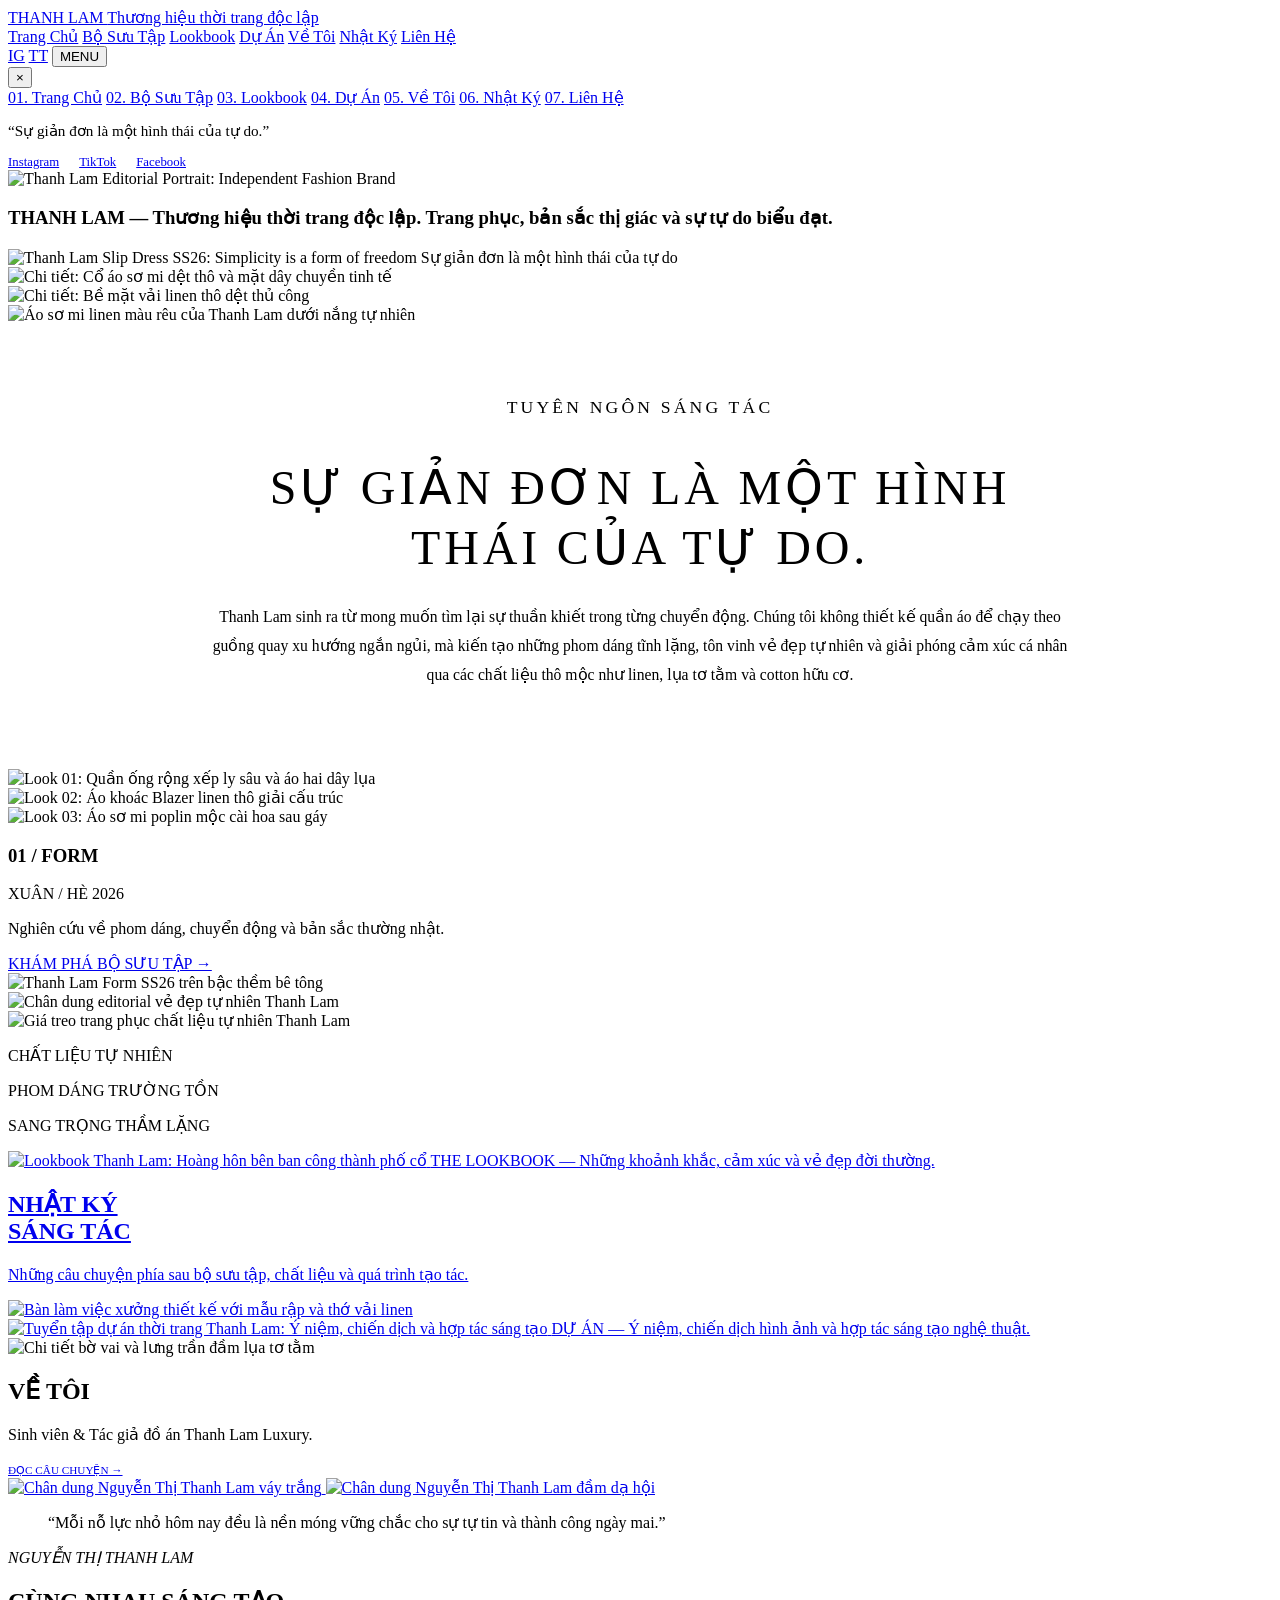
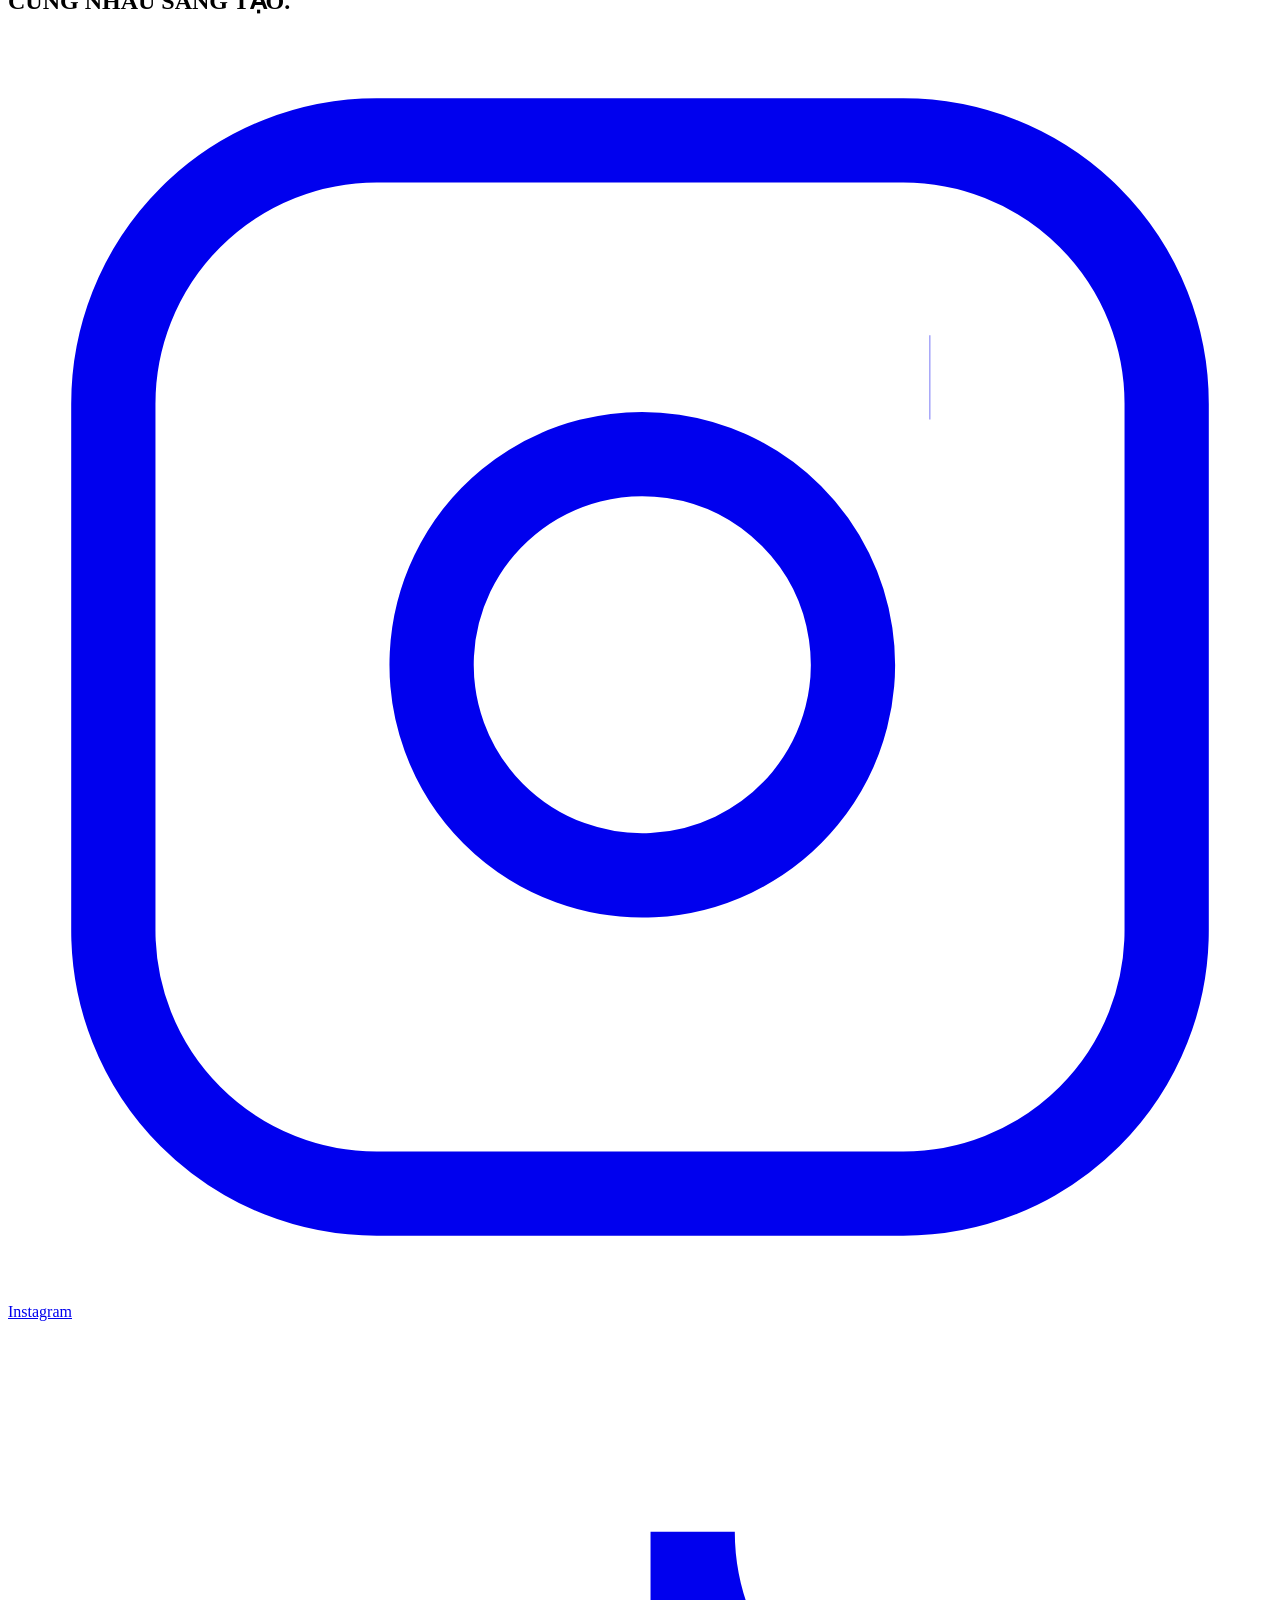
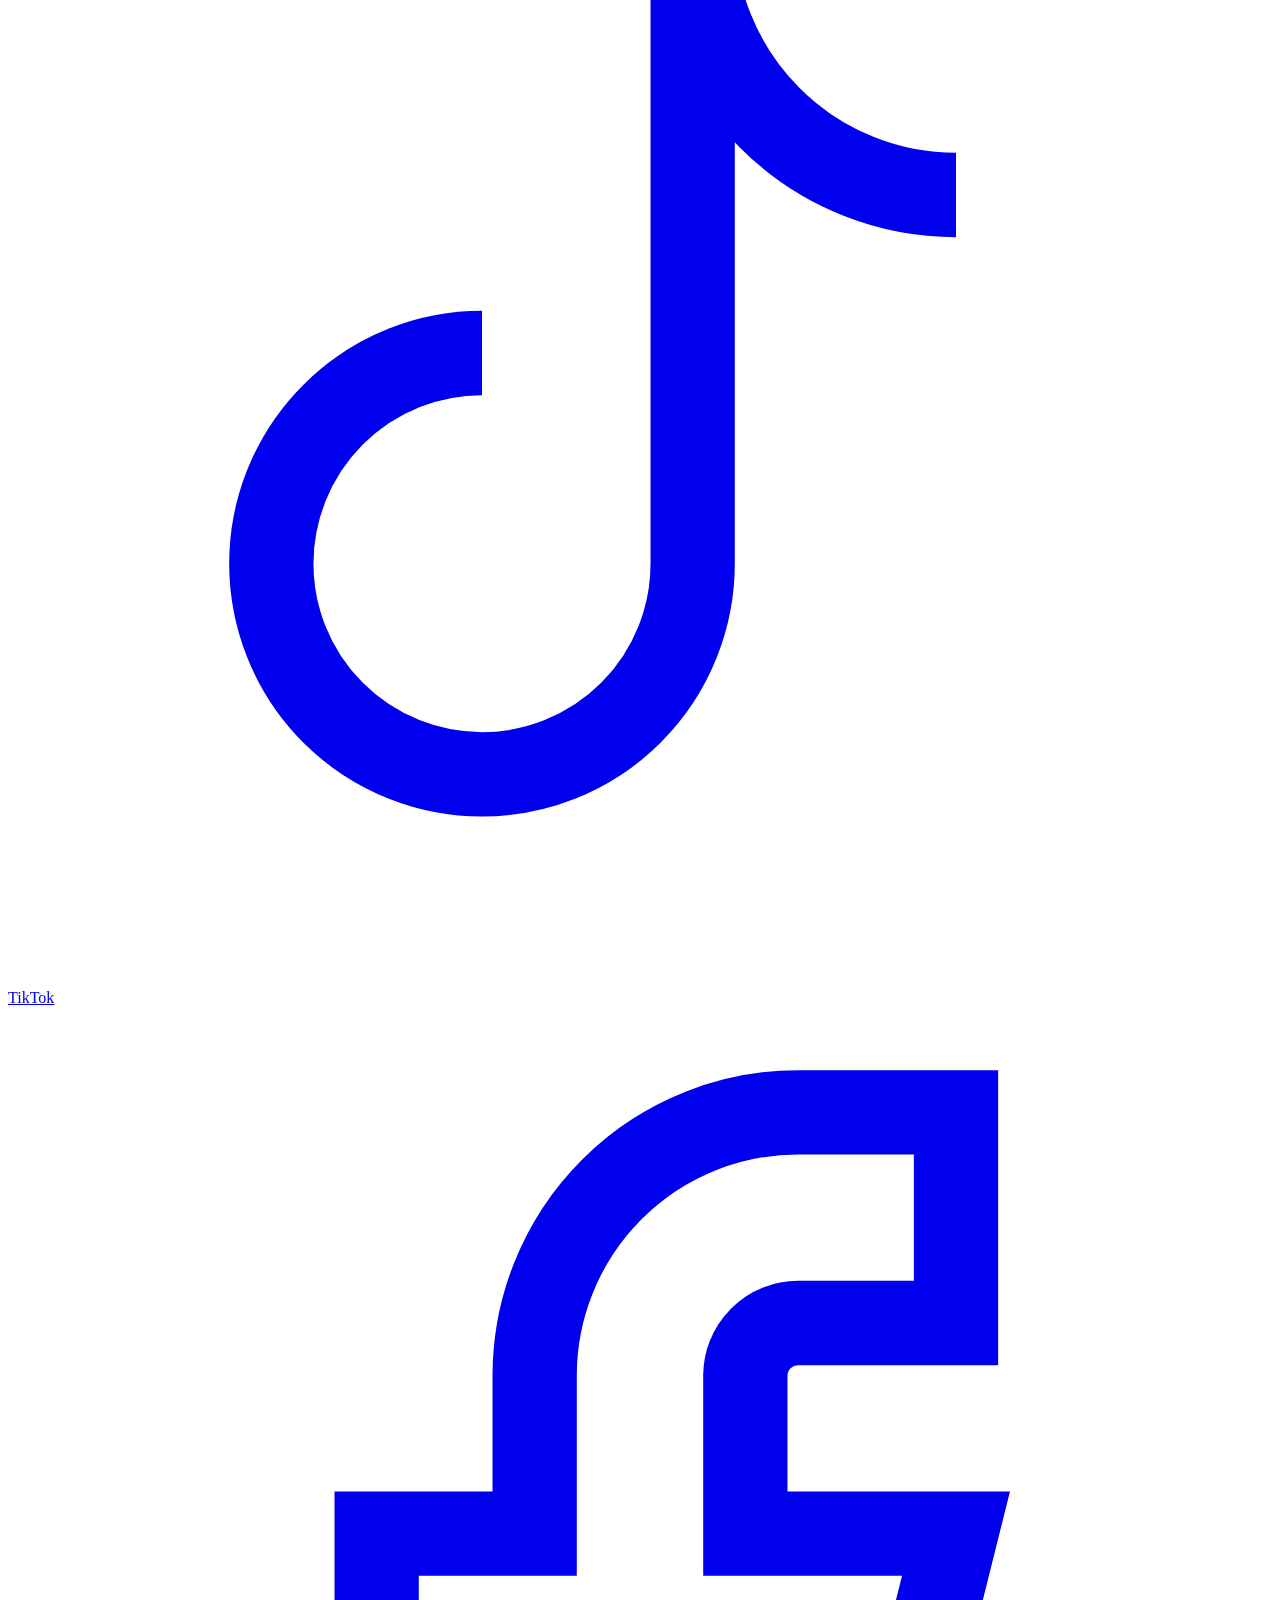
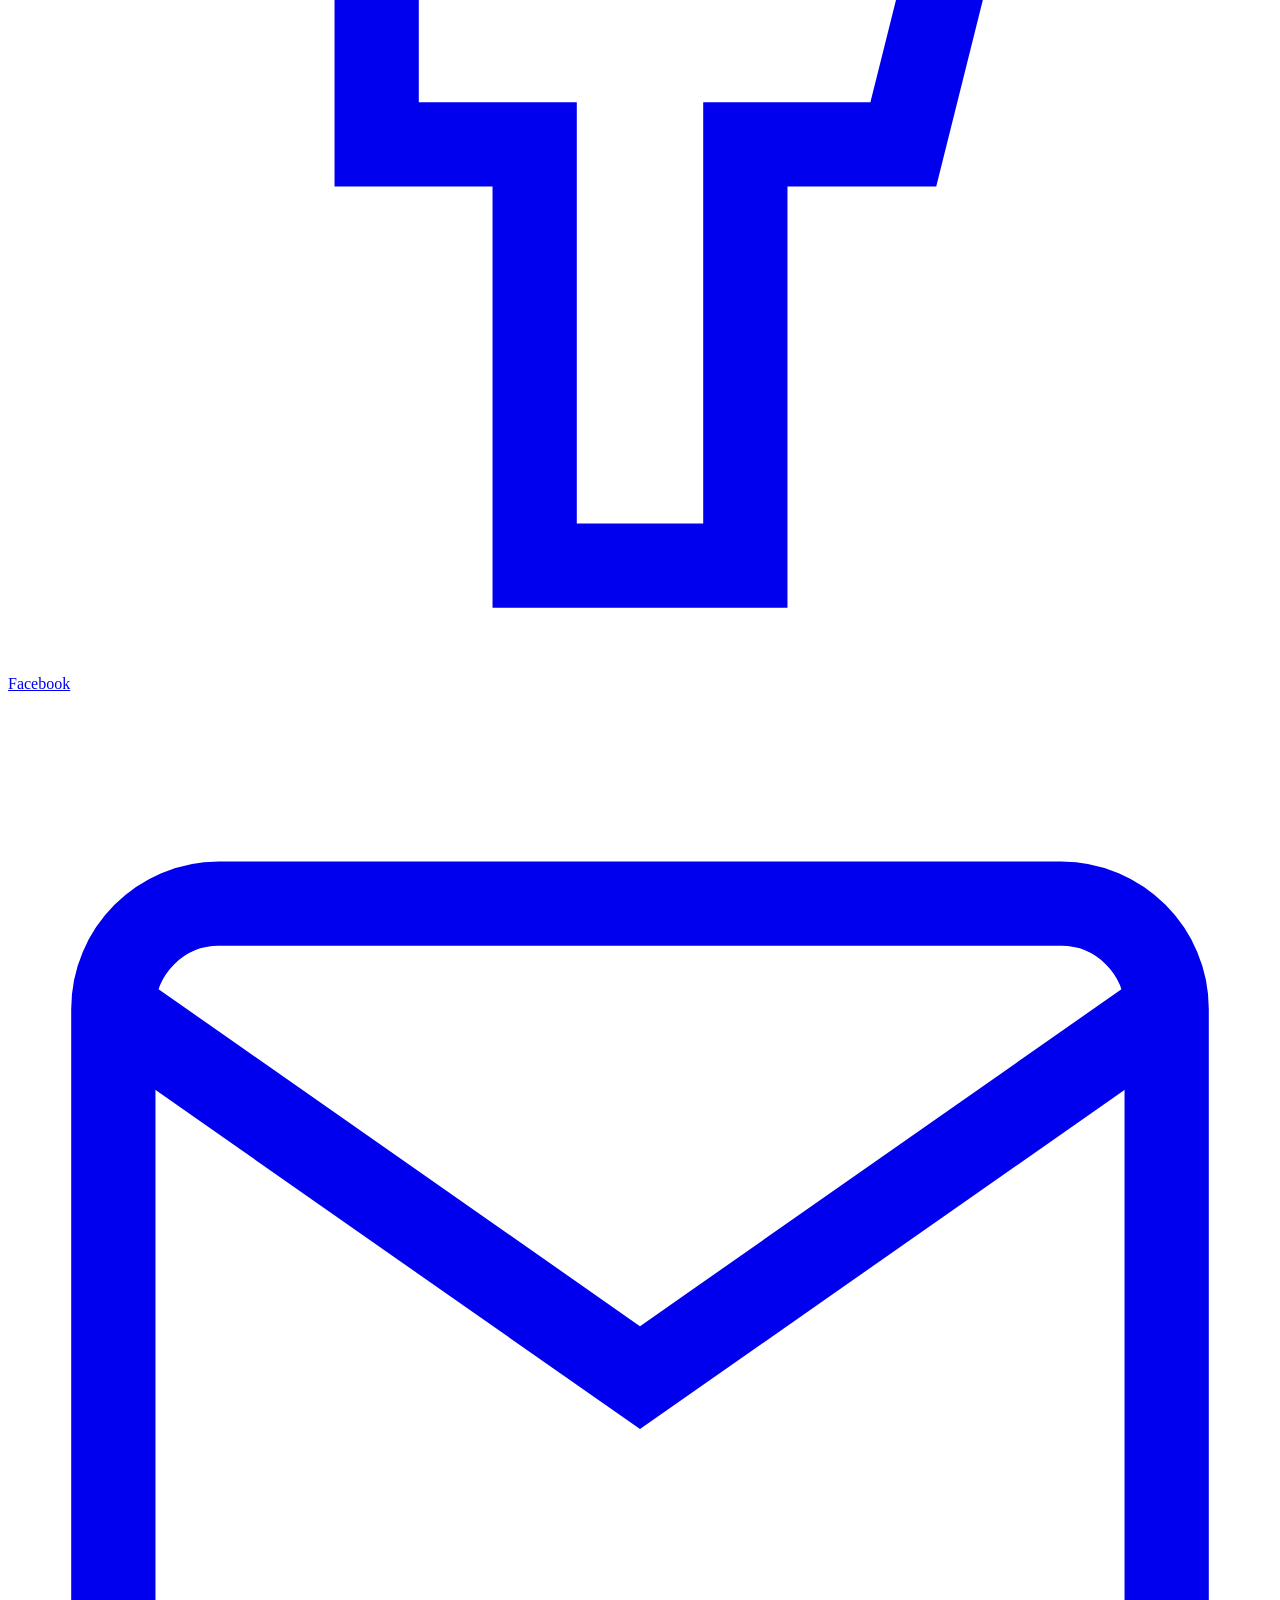
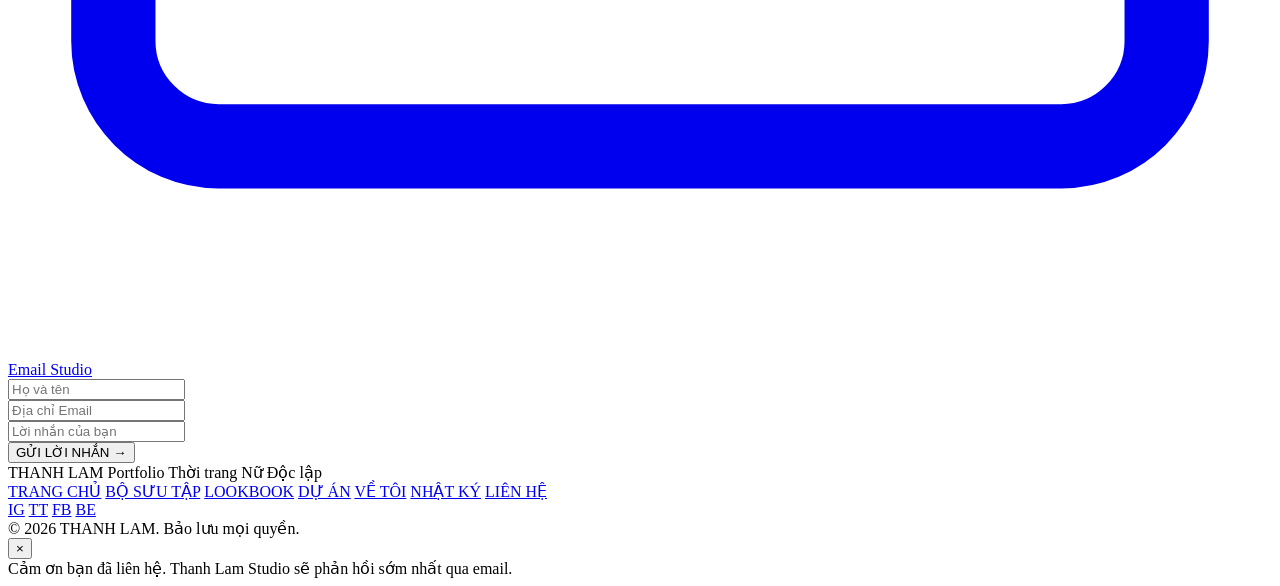
==== index.html @ 717ebb95 "Add files via upload" ====
<!DOCTYPE html>
<html lang="vi">
<head>
  <meta charset="UTF-8">
  <meta name="viewport" content="width=device-width, initial-scale=1.0">
  <title>THANH LAM — Portfolio Thương hiệu Thời trang Nữ Độc lập</title>
  <meta name="description" content="Thanh Lam — Thương hiệu thời trang nữ độc lập tôn vinh phom dáng, chất liệu tự nhiên và sự sang trọng thầm lặng. Tuyển tập Lookbook và hồ sơ sáng tạo nghệ thuật.">
  <link rel="stylesheet" href="css/style.css">
  <link rel="icon" href="data:image/svg+xml,<svg xmlns='http://www.w3.org/2000/svg' viewBox='0 0 100 100'><text y='.9em' font-size='90' font-family='serif'>TL</text></svg>">
</head>
<body>

  <!-- ========================================================================
       Site Header (Đầu trang)
       ======================================================================== -->
  <header class="site-header">
    <a href="index.html" class="header-logo">
      THANH LAM
      <span class="brand-sub">Thương hiệu thời trang độc lập</span>
    </a>

    <nav class="header-nav">
      <a href="index.html" class="nav-link active">Trang Chủ</a>
      <a href="collection.html" class="nav-link">Bộ Sưu Tập</a>
      <a href="lookbook.html" class="nav-link">Lookbook</a>
      <a href="projects.html" class="nav-link">Dự Án</a>
      <a href="about.html" class="nav-link">Về Tôi</a>
      <a href="journal.html" class="nav-link">Nhật Ký</a>
      <a href="contact.html" class="nav-link">Liên Hệ</a>
    </nav>

    <div class="header-actions">
      <a href="https://instagram.com" target="_blank" rel="noopener" class="social-pill">IG</a>
      <a href="https://tiktok.com" target="_blank" rel="noopener" class="social-pill">TT</a>
      <button class="mobile-menu-btn" id="openMenuBtn" aria-label="Mở menu điều hướng">MENU</button>
    </div>
  </header>

  <!-- Mobile Navigation Drawer -->
  <div class="mobile-nav-overlay" id="mobileOverlay"></div>
  <aside class="mobile-drawer" id="mobileDrawer">
    <button class="drawer-close" id="closeMenuBtn" aria-label="Đóng menu">&times;</button>
    
    <nav class="drawer-links">
      <a href="index.html" class="drawer-link">01. Trang Chủ</a>
      <a href="collection.html" class="drawer-link">02. Bộ Sưu Tập</a>
      <a href="lookbook.html" class="drawer-link">03. Lookbook</a>
      <a href="projects.html" class="drawer-link">04. Dự Án</a>
      <a href="about.html" class="drawer-link">05. Về Tôi</a>
      <a href="journal.html" class="drawer-link">06. Nhật Ký</a>
      <a href="contact.html" class="drawer-link">07. Liên Hệ</a>
    </nav>

    <div class="drawer-footer">
      <p class="font-serif italic" style="color: var(--text-muted); font-size: 0.95rem;">
        &ldquo;Sự giản đơn là một hình thái của tự do.&rdquo;
      </p>
      <div style="display: flex; gap: 1.25rem; font-size: 0.8rem; margin-top: 0.5rem;">
        <a href="https://instagram.com" target="_blank" rel="noopener">Instagram</a>
        <a href="https://tiktok.com" target="_blank" rel="noopener">TikTok</a>
        <a href="https://facebook.com" target="_blank" rel="noopener">Facebook</a>
      </div>
    </div>
  </aside>

  <!-- ========================================================================
       Master Editorial Container (Bố cục Editorial Trang Chủ)
       ======================================================================== -->
  <main class="editorial-container">

    <!-- ----------------------------------------------------------------------
         HÀNG 1: HERO & MOODBOARD COLLAGE
         ---------------------------------------------------------------------- -->
    <section class="hero-editorial-row" id="hero">
      
      <!-- Khung 1: Ảnh chân dung Hero chính -->
      <article class="hero-portrait-card">
        <img src="assets/images/hero_portrait.jpg" alt="Thanh Lam Editorial Portrait: Independent Fashion Brand" loading="eager">
        <h1 class="sr-only">THANH LAM — Thương hiệu thời trang độc lập. Trang phục, bản sắc thị giác và sự tự do biểu đạt.</h1>
        <a href="#collection" class="hero-scroll-hitbox" aria-label="Cuộn để khám phá bộ sưu tập"></a>
      </article>

      <!-- Khung 2: Đầm maxi lụa linen & Tuyên ngôn tự do -->
      <article class="hero-dress-card">
        <img src="assets/images/hero_model_dress.jpg" alt="Thanh Lam Slip Dress SS26: Simplicity is a form of freedom" loading="eager">
        <span class="sr-only">Sự giản đơn là một hình thái của tự do</span>
      </article>

      <!-- Khung 3: Hai ảnh cận cảnh chi tiết chất liệu -->
      <div class="hero-stacked-details">
        <article class="detail-card" data-detail="collar" onclick="openPieceModal('look3')" title="Xem chi tiết: Cổ áo sơ mi & dây chuyền thanh mảnh">
          <img src="assets/images/detail_collar.jpg" alt="Chi tiết: Cổ áo sơ mi dệt thô và mặt dây chuyền tinh tế" loading="eager">
        </article>
        <article class="detail-card" data-detail="fabric" onclick="openPieceModal('look1')" title="Xem chi tiết: Thớ vải linen dệt mộc nhăn tự nhiên">
          <img src="assets/images/detail_fabric_raw.jpg" alt="Chi tiết: Bề mặt vải linen thô dệt thủ công" loading="eager">
        </article>
      </div>

      <!-- Khung 4: Người mẫu mặc sơ mi rêu dạo bước bên tường đá nắng -->
      <article class="hero-walk-card" onclick="openPieceModal('look2')" title="Xem chi tiết: Sơ mi linen màu rêu mộc">
        <img src="assets/images/hero_green_walk.jpg" alt="Áo sơ mi linen màu rêu của Thanh Lam dưới nắng tự nhiên" loading="eager">
      </article>

    </section>

    <!-- ----------------------------------------------------------------------
         TUYÊN NGÔN THƯƠNG HIỆU (MANIFESTO)
         ---------------------------------------------------------------------- -->
    <section style="padding: 3.5rem 1rem 4rem; text-align: center; max-width: 880px; margin: 0 auto;">
      <p class="font-serif italic" style="font-size: 1.1rem; letter-spacing: 0.18em; color: var(--accent); margin-bottom: 0.75rem;">
        TUYÊN NGÔN SÁNG TÁC
      </p>
      <h2 class="font-serif" style="font-size: clamp(2rem, 3.8vw, 3rem); font-weight: 400; letter-spacing: 0.08em; line-height: 1.25; margin-bottom: 1.5rem;">
        SỰ GIẢN ĐƠN LÀ MỘT HÌNH THÁI CỦA TỰ DO.
      </h2>
      <p style="font-size: 0.98rem; line-height: 1.85; color: var(--text-muted); font-weight: 300;">
        Thanh Lam sinh ra từ mong muốn tìm lại sự thuần khiết trong từng chuyển động. Chúng tôi không thiết kế quần áo để chạy theo guồng quay xu hướng ngắn ngủi, mà kiến tạo những phom dáng tĩnh lặng, tôn vinh vẻ đẹp tự nhiên và giải phóng cảm xúc cá nhân qua các chất liệu thô mộc như linen, lụa tơ tằm và cotton hữu cơ.
      </p>
    </section>

    <!-- ----------------------------------------------------------------------
         HÀNG 2: BỘ SƯU TẬP 01 / HÌNH DÁNG (SS 2026) & CỘT CHẤT LIỆU
         ---------------------------------------------------------------------- -->
    <section class="collection-editorial-row" id="collection">
      
      <!-- Nhóm 3 ảnh nhỏ: 3 mẫu thiết kế tiêu biểu -->
      <div class="mini-looks-group">
        <div class="mini-look-card" onclick="openPieceModal('look1')" title="Xem chi tiết: Look 01 Quần xếp ly ống rộng & Áo lụa">
          <img src="assets/images/col_look1_black_pant.jpg" alt="Look 01: Quần ống rộng xếp ly sâu và áo hai dây lụa">
        </div>
        <div class="mini-look-card" onclick="openPieceModal('look2')" title="Xem chi tiết: Look 02 Áo Blazer linen thô màu rêu">
          <img src="assets/images/col_look2_olive_blazer.jpg" alt="Look 02: Áo khoác Blazer linen thô giải cấu trúc">
        </div>
        <div class="mini-look-card" onclick="openPieceModal('look3')" title="Xem chi tiết: Look 03 Áo sơ mi poplin phom rộng">
          <img src="assets/images/col_look3_hair_clip.jpg" alt="Look 03: Áo sơ mi poplin mộc cài hoa sau gáy">
        </div>
      </div>

      <!-- Khối chữ Editorial: 01 / FORM -->
      <div class="col-text-block">
        <h3 class="col-num">01 / FORM</h3>
        <span class="col-season">XUÂN / HÈ 2026</span>
        <p class="col-statement">
          Nghiên cứu về phom dáng, chuyển động và bản sắc thường nhật.
        </p>
        <a href="collection.html" class="editorial-btn" style="margin-top: 1.25rem;">
          KHÁM PHÁ BỘ SƯU TẬP &rarr;
        </a>
      </div>

      <!-- Ảnh góc rộng: Người mẫu ngồi trên bậc bê tông -->
      <div class="col-wide-photo" onclick="openPieceModal('wide')" title="Xem chi tiết: Bộ suit hai mảnh kiến trúc">
        <img src="assets/images/col_form_concrete_steps.jpg" alt="Thanh Lam Form SS26 trên bậc thềm bê tông">
      </div>

      <!-- Ảnh chân dung tự nhiên -->
      <div class="col-portrait-photo" onclick="openPieceModal('portrait')" title="Chân dung nàng thơ Thanh Lam">
        <img src="assets/images/col_portrait_natural.jpg" alt="Chân dung editorial vẻ đẹp tự nhiên Thanh Lam">
      </div>

      <!-- Ảnh giá treo đồ tự nhiên -->
      <div class="col-rack-photo" onclick="openPieceModal('rack')" title="Dải màu chất liệu tự nhiên">
        <img src="assets/images/col_garment_rack.jpg" alt="Giá treo trang phục chất liệu tự nhiên Thanh Lam">
      </div>

      <!-- Cột chữ giá trị cốt lõi -->
      <div class="col-pillar-text">
        <p class="pillar-item">CHẤT LIỆU TỰ NHIÊN</p>
        <p class="pillar-item">PHOM DÁNG TRƯỜNG TỒN</p>
        <p class="pillar-item">SANG TRỌNG THẦM LẶNG</p>
        <div class="pillar-line"></div>
      </div>

    </section>

    <!-- ----------------------------------------------------------------------
         HÀNG 3: LOOKBOOK, NHẬT KÝ & DỰ ÁN
         ---------------------------------------------------------------------- -->
    <section class="editorial-row-3" id="lookbook">
      
      <!-- Thẻ 1: THE LOOKBOOK Banner -->
      <a href="lookbook.html" class="lookbook-banner-card" title="Mở trang Lookbook tạp chí số" aria-label="Mở trang Lookbook">
        <img src="assets/images/lookbook_balcony_sunset.jpg" alt="Lookbook Thanh Lam: Hoàng hôn bên ban công thành phố cổ">
        <span class="sr-only">THE LOOKBOOK — Những khoảnh khắc, cảm xúc và vẻ đẹp đời thường.</span>
      </a>

      <!-- Thẻ 2: THE JOURNAL -->
      <a href="journal.html" class="journal-split-card" id="journal" title="Mở trang Nhật ký sáng tác">
        <div class="journal-text-side">
          <h2 class="journal-heading">NHẬT KÝ<br>SÁNG TÁC</h2>
          <p class="journal-sub">Những câu chuyện phía sau bộ sưu tập, chất liệu và quá trình tạo tác.</p>
          <div class="journal-line"></div>
        </div>
        <div class="journal-photo-side">
          <img src="assets/images/journal_studio_desk.jpg" alt="Bàn làm việc xưởng thiết kế với mẫu rập và thớ vải linen">
        </div>
      </a>

      <!-- Thẻ 3: DỰ ÁN TIÊU BIỂU -->
      <a href="projects.html" class="project-banner-card" id="projects" title="Mở trang kho lưu trữ Dự án" aria-label="Mở trang Dự Án">
        <img src="assets/images/project_concrete_walk.jpg" alt="Tuyển tập dự án thời trang Thanh Lam: Ý niệm, chiến dịch và hợp tác sáng tạo">
        <span class="sr-only">DỰ ÁN — Ý niệm, chiến dịch hình ảnh và hợp tác sáng tạo nghệ thuật.</span>
      </a>

      <!-- Thẻ 4: Chi tiết lưng trần đầm lụa -->
      <article class="shoulder-photo-card" onclick="openPieceModal('shoulder')" title="Chi tiết đầm lụa tơ tằm hai dây khoét lưng">
        <img src="assets/images/detail_bare_shoulder.jpg" alt="Chi tiết bờ vai và lưng trần đầm lụa tơ tằm">
      </article>

    </section>

    <!-- ----------------------------------------------------------------------
         HÀNG 4: VỀ TÔI, TRÍCH DẪN & LIÊN HỆ
         ---------------------------------------------------------------------- -->
    <section class="editorial-row-4" id="about">
      
      <!-- Cột 1: Về tôi (Text + 2 Ảnh xưởng may) -->
      <div class="about-composite-card">
        <div class="about-text-col">
          <h2 class="about-label">VỀ TÔI</h2>
          <p class="about-sublabel">Sinh viên & Tác giả đồ án Thanh Lam Luxury.</p>
          <a href="about.html" class="editorial-btn" style="margin-top: 0.5rem; font-size: 0.7rem;">
            ĐỌC CÂU CHUYỆN &rarr;
          </a>
        </div>
        <a href="about.html" class="about-photo-card" title="Chân dung Nguyễn Thị Thanh Lam — Phong cách tinh khôi">
          <img src="assets/images/thanhlam_portrait_white.jpg" alt="Chân dung Nguyễn Thị Thanh Lam váy trắng">
        </a>
        <a href="about.html" class="about-photo-card" title="Chân dung Nguyễn Thị Thanh Lam — Đầm dạ hội Quiet Luxury">
          <img src="assets/images/thanhlam_portrait_gold.jpg" alt="Chân dung Nguyễn Thị Thanh Lam đầm dạ hội">
        </a>
      </div>

      <!-- Cột 2: Trích dẫn nghệ thuật lớn -->
      <div class="quote-editorial-card">
        <blockquote class="quote-editorial-text">
          &ldquo;Mỗi nỗ lực nhỏ hôm nay đều là nền móng vững chắc cho sự tự tin và thành công ngày mai.&rdquo;
        </blockquote>
        <cite class="quote-author">NGUYỄN THỊ THANH LAM</cite>
        <div class="quote-line"></div>
      </div>

      <!-- Cột 3: Khối Liên hệ -->
      <div class="contact-editorial-card" id="contact">
        <h2 class="contact-headline">CÙNG NHAU SÁNG TẠO.</h2>
        
        <div class="contact-content-split">
          <!-- Mạng xã hội -->
          <div class="contact-social-list">
            <a href="https://instagram.com" target="_blank" rel="noopener" class="social-item-row">
              <svg class="social-icon" viewBox="0 0 24 24" fill="none" stroke="currentColor" stroke-width="1.6">
                <rect x="2" y="2" width="20" height="20" rx="5" ry="5"></rect>
                <path d="M16 11.37A4 4 0 1 1 12.63 8 4 4 0 0 1 16 11.37z"></path>
                <line x1="17.5" y1="6.5" x2="17.51" y2="6.5"></line>
              </svg>
              <span>Instagram</span>
            </a>
            
            <a href="https://tiktok.com" target="_blank" rel="noopener" class="social-item-row">
              <svg class="social-icon" viewBox="0 0 24 24" fill="none" stroke="currentColor" stroke-width="1.6">
                <path d="M9 12a4 4 0 1 0 4 4V4a5 5 0 0 0 5 5"></path>
              </svg>
              <span>TikTok</span>
            </a>

            <a href="https://facebook.com" target="_blank" rel="noopener" class="social-item-row">
              <svg class="social-icon" viewBox="0 0 24 24" fill="none" stroke="currentColor" stroke-width="1.6">
                <path d="M18 2h-3a5 5 0 0 0-5 5v3H7v4h3v8h4v-8h3l1-4h-4V7a1 1 0 0 1 1-1h3z"></path>
              </svg>
              <span>Facebook</span>
            </a>

            <a href="mailto:studio@thanhlam.vn" class="social-item-row">
              <svg class="social-icon" viewBox="0 0 24 24" fill="none" stroke="currentColor" stroke-width="1.6">
                <path d="M4 4h16c1.1 0 2 .9 2 2v12c0 1.1-.9 2-2 2H4c-1.1 0-2-.9-2-2V6c0-1.1.9-2 2-2z"></path>
                <polyline points="22,6 12,13 2,6"></polyline>
              </svg>
              <span>Email Studio</span>
            </a>
          </div>

          <!-- Form liên hệ tối giản -->
          <form class="contact-form" id="contactForm">
            <div class="form-group">
              <input type="text" class="form-input" id="userName" placeholder="Họ và tên" required autocomplete="name">
            </div>
            <div class="form-group">
              <input type="email" class="form-input" id="userEmail" placeholder="Địa chỉ Email" required autocomplete="email">
            </div>
            <div class="form-group">
              <input type="text" class="form-input" id="userMsg" placeholder="Lời nhắn của bạn" required>
            </div>
            <div class="form-submit-row">
              <button type="submit" class="send-btn">
                GỬI LỜI NHẮN <span>&rarr;</span>
              </button>
            </div>
          </form>
        </div>
      </div>

    </section>

  </main>

  <!-- ========================================================================
       Editorial Footer (Chân trang)
       ======================================================================== -->
  <footer class="site-footer">
    <div class="footer-brand-side">
      <span class="footer-logo">THANH LAM</span>
      <span class="footer-sub">Portfolio Thời trang Nữ Độc lập</span>
    </div>

    <nav class="footer-nav">
      <a href="index.html">TRANG CHỦ</a>
      <a href="collection.html">BỘ SƯU TẬP</a>
      <a href="lookbook.html">LOOKBOOK</a>
      <a href="projects.html">DỰ ÁN</a>
      <a href="about.html">VỀ TÔI</a>
      <a href="journal.html">NHẬT KÝ</a>
      <a href="contact.html">LIÊN HỆ</a>
    </nav>

    <div class="footer-right">
      <div class="footer-socials">
        <a href="https://instagram.com" target="_blank" rel="noopener" class="footer-social-link">IG</a>
        <a href="https://tiktok.com" target="_blank" rel="noopener" class="footer-social-link">TT</a>
        <a href="https://facebook.com" target="_blank" rel="noopener" class="footer-social-link">FB</a>
        <a href="https://behance.net" target="_blank" rel="noopener" class="footer-social-link">BE</a>
      </div>
      <span class="footer-copy">&copy; 2026 THANH LAM. Bảo lưu mọi quyền.</span>
    </div>
  </footer>

  <!-- ========================================================================
       Interactive Modals (Xem chi tiết thiết kế)
       ======================================================================== -->
  <div class="editorial-modal-backdrop" id="editorialModal">
    <div class="editorial-modal-card">
      <button class="modal-close-btn" id="modalCloseBtn" aria-label="Đóng cửa sổ">&times;</button>
      <div id="modalDynamicContent"></div>
    </div>
  </div>

  <!-- Toast Notification -->
  <div class="toast-msg" id="toastMsg">
    Cảm ơn bạn đã liên hệ. Thanh Lam Studio sẽ phản hồi sớm nhất qua email.
  </div>

  <!-- Scripts -->
  <script src="js/data.js"></script>
  <script src="js/main.js"></script>
</body>
</html>
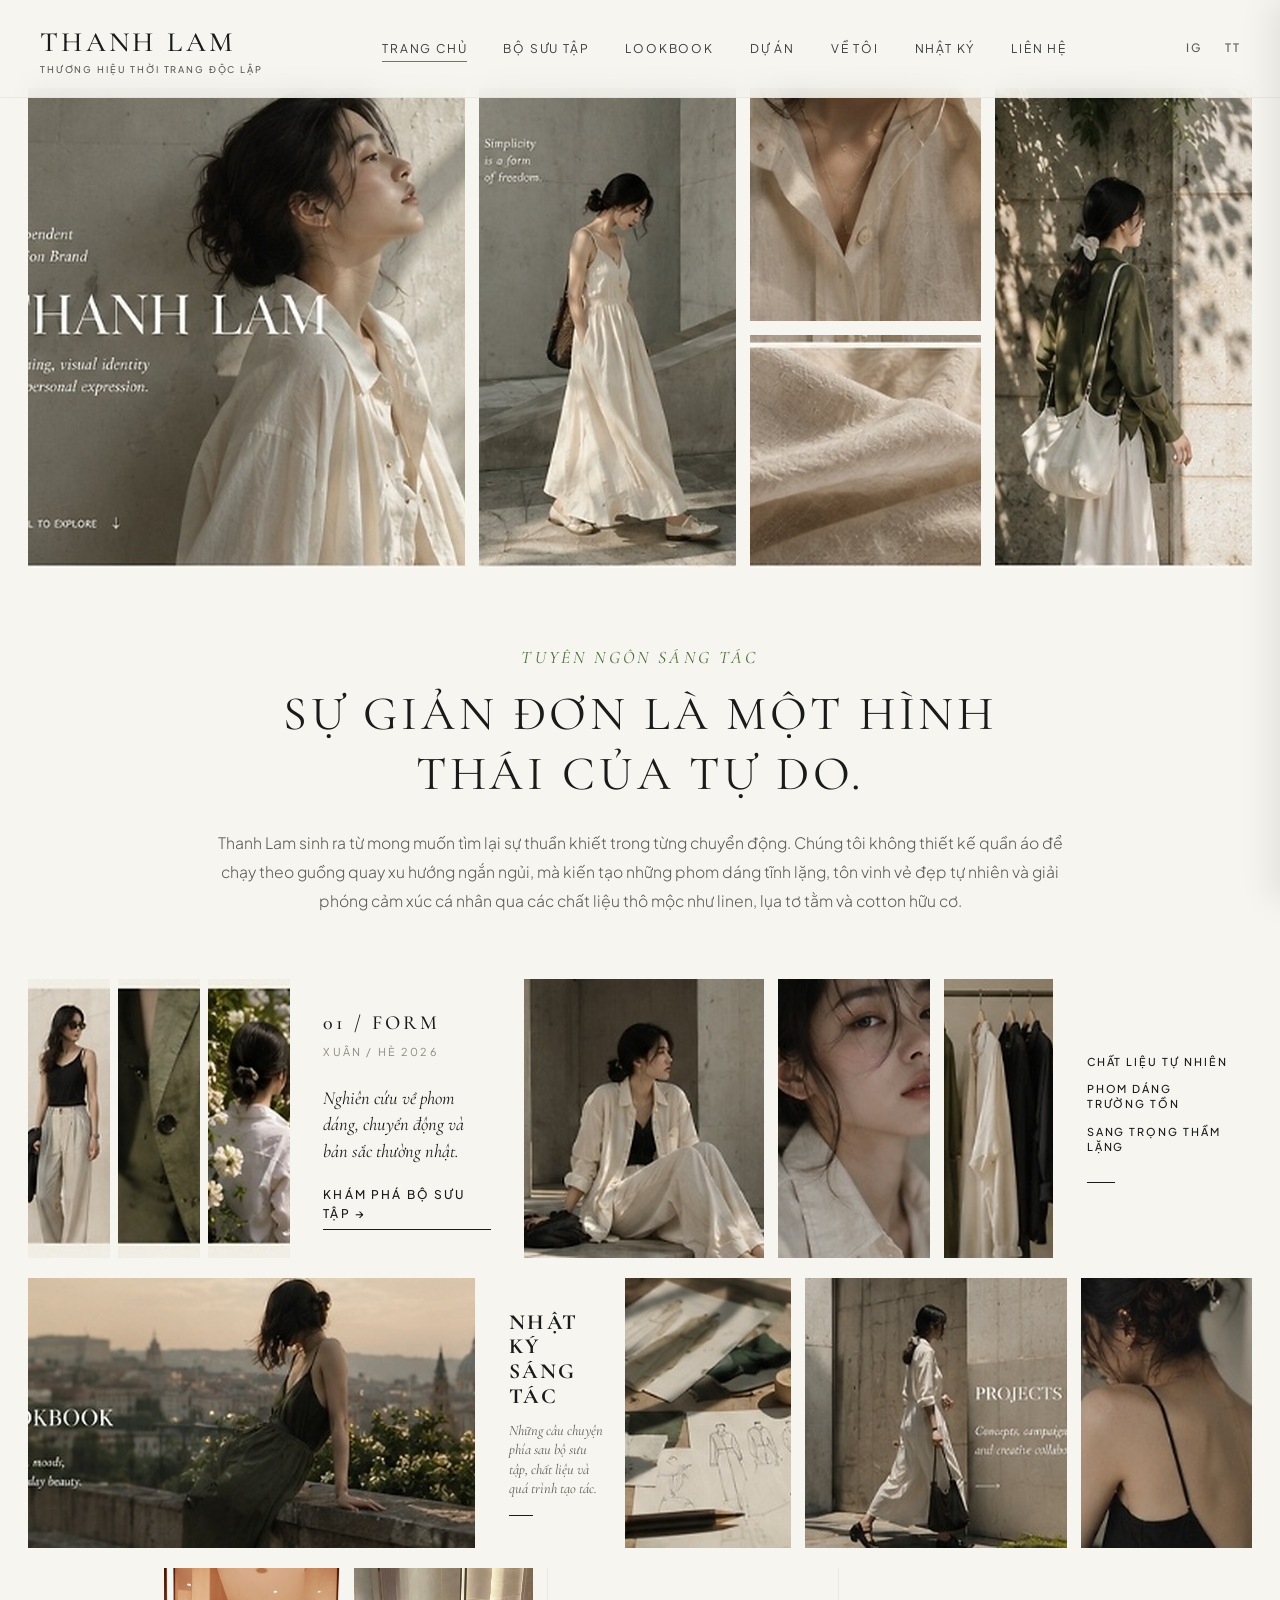
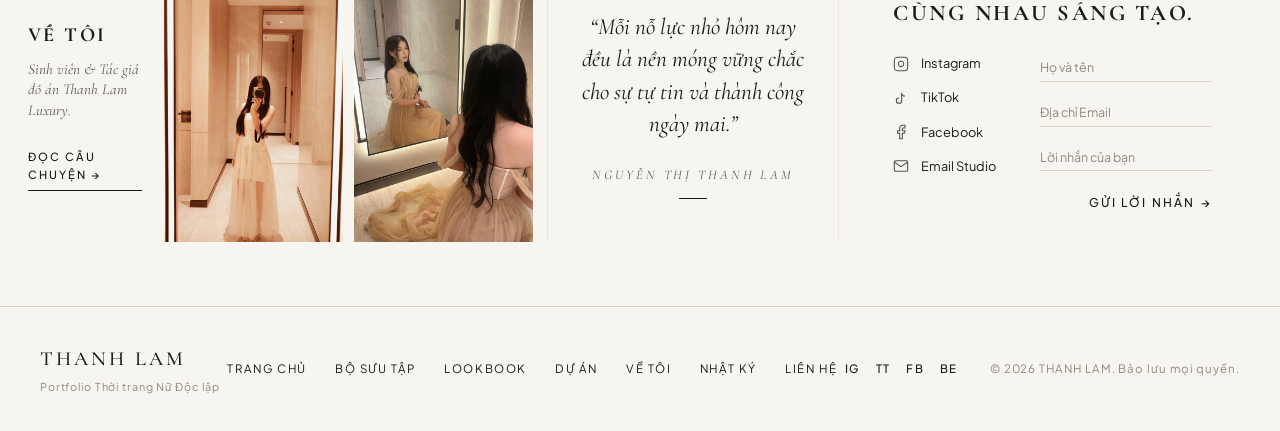
==== commit bb13962a: "Add files via upload" ====
--- a/index.html
+++ b/index.html
@@ -1,6 +1,15 @@
 <!DOCTYPE html>
 <html lang="vi">
 <head>
+  <!-- Google tag (gtag.js) -->
+<script async src="https://www.googletagmanager.com/gtag/js?id=G-6X4RYQ93PW"></script>
+<script>
+  window.dataLayer = window.dataLayer || [];
+  function gtag(){dataLayer.push(arguments);}
+  gtag('js', new Date());
+
+  gtag('config', 'G-6X4RYQ93PW');
+</script>
   <meta charset="UTF-8">
   <meta name="viewport" content="width=device-width, initial-scale=1.0">
   <title>THANH LAM — Portfolio Thương hiệu Thời trang Nữ Độc lập</title>
--- a/css/style.css
+++ b/css/style.css
@@ -0,0 +1,2591 @@
+/* ==========================================================================
+   THANH LAM — INDEPENDENT WOMEN'S FASHION EDITORIAL PORTFOLIO
+   Art Direction & Styling: Quiet Luxury, Natural, Minimal, Editorial
+   ========================================================================== */
+
+@import url('https://fonts.googleapis.com/css2?family=Cormorant+Garamond:ital,wght@0,300;0,400;0,500;0,600;0,700;1,300;1,400;1,500;1,600&family=Playfair+Display:ital,wght@0,400;0,500;0,600;0,700;1,400;1,600&family=Plus+Jakarta+Sans:ital,wght@0,300;0,400;0,500;0,600;1,300;1,400&family=Inter:wght@300;400;500;600&display=swap');
+
+:root {
+  --bg-primary: #F6F5EF;
+  --bg-secondary: #FAF8F5;
+  --bg-card: #F2EFE9;
+  --text-primary: #1A1A1A;
+  --text-muted: #5E5B54;
+  --text-light: #8E8A80;
+  --accent: #4A6B3A;
+  --accent-light: #648B50;
+  --neutral-border: #D8D4CA;
+  --neutral-line: rgba(26, 26, 26, 0.15);
+  
+  --font-serif: 'Cormorant Garamond', 'Playfair Display', Georgia, serif;
+  --font-display: 'Playfair Display', 'Cormorant Garamond', Georgia, serif;
+  --font-sans: 'Plus Jakarta Sans', 'Inter', -apple-system, BlinkMacSystemFont, sans-serif;
+  
+  --ease-editorial: cubic-bezier(0.25, 1, 0.5, 1);
+  --transition-smooth: all 0.45s cubic-bezier(0.25, 1, 0.5, 1);
+}
+
+/* ==========================================================================
+   Base & Reset
+   ========================================================================== */
+*, *::before, *::after {
+  box-sizing: border-box;
+  margin: 0;
+  padding: 0;
+}
+
+html {
+  font-size: 16px;
+  scroll-behavior: smooth;
+  background-color: var(--bg-primary);
+  color: var(--text-primary);
+  -webkit-font-smoothing: antialiased;
+  -moz-osx-font-smoothing: grayscale;
+}
+
+body {
+  font-family: var(--font-sans);
+  background-color: var(--bg-primary);
+  color: var(--text-primary);
+  line-height: 1.6;
+  overflow-x: hidden;
+  font-weight: 400;
+}
+
+img {
+  max-width: 100%;
+  height: auto;
+  display: block;
+  object-fit: cover;
+}
+
+a {
+  color: inherit;
+  text-decoration: none;
+  transition: var(--transition-smooth);
+}
+
+button {
+  background: none;
+  border: none;
+  cursor: pointer;
+  font-family: inherit;
+  color: inherit;
+}
+
+/* Typography Helpers */
+.font-serif {
+  font-family: var(--font-serif);
+}
+
+.font-display {
+  font-family: var(--font-display);
+}
+
+.font-sans {
+  font-family: var(--font-sans);
+}
+
+.italic {
+  font-style: italic;
+}
+
+.tracking-wide {
+  letter-spacing: 0.08em;
+}
+
+.tracking-widest {
+  letter-spacing: 0.18em;
+}
+
+.uppercase {
+  text-transform: uppercase;
+}
+
+/* Accessibility Helper */
+.sr-only {
+  position: absolute;
+  width: 1px;
+  height: 1px;
+  padding: 0;
+  margin: -1px;
+  overflow: hidden;
+  clip: rect(0, 0, 0, 0);
+  white-space: nowrap;
+  border-width: 0;
+}
+
+.hero-scroll-hitbox {
+  position: absolute;
+  bottom: 0;
+  left: 0;
+  width: 140px;
+  height: 50px;
+  cursor: pointer;
+  z-index: 10;
+}
+
+/* ==========================================================================
+   Header Navigation
+   ========================================================================== */
+.site-header {
+  position: fixed;
+  top: 0;
+  left: 0;
+  width: 100%;
+  z-index: 1000;
+  padding: 1.25rem 2.5rem;
+  display: flex;
+  justify-content: space-between;
+  align-items: center;
+  transition: var(--transition-smooth);
+  background-color: rgba(246, 245, 239, 0.88);
+  backdrop-filter: blur(12px);
+  -webkit-backdrop-filter: blur(12px);
+  border-bottom: 1px solid rgba(216, 212, 202, 0.4);
+}
+
+.header-logo {
+  font-family: var(--font-serif);
+  font-size: 1.75rem;
+  font-weight: 500;
+  letter-spacing: 0.12em;
+  color: var(--text-primary);
+  display: flex;
+  flex-direction: column;
+  white-space: nowrap;
+}
+
+.header-logo .brand-sub {
+  font-family: var(--font-sans);
+  font-size: 0.58rem;
+  letter-spacing: 0.2em;
+  text-transform: uppercase;
+  color: var(--text-muted);
+  margin-top: -3px;
+}
+
+.header-nav {
+  display: flex;
+  align-items: center;
+  gap: 2.25rem;
+}
+
+.nav-link {
+  font-size: 0.75rem;
+  letter-spacing: 0.15em;
+  text-transform: uppercase;
+  color: var(--text-primary);
+  position: relative;
+  padding: 0.25rem 0;
+  opacity: 0.85;
+}
+
+.nav-link::after {
+  content: '';
+  position: absolute;
+  bottom: 0;
+  left: 0;
+  width: 0;
+  height: 1px;
+  background-color: var(--accent);
+  transition: width 0.35s ease;
+}
+
+.nav-link:hover {
+  opacity: 1;
+}
+
+.nav-link:hover::after,
+.nav-link.active::after {
+  width: 100%;
+}
+
+.header-actions {
+  display: flex;
+  align-items: center;
+  gap: 1.5rem;
+}
+
+.social-pill {
+  font-size: 0.72rem;
+  letter-spacing: 0.12em;
+  font-weight: 500;
+  color: var(--text-muted);
+  transition: color 0.3s ease;
+}
+
+.social-pill:hover {
+  color: var(--accent);
+}
+
+.mobile-menu-btn {
+  display: none;
+  font-size: 0.75rem;
+  letter-spacing: 0.15em;
+  text-transform: uppercase;
+  font-weight: 500;
+  padding: 0.25rem 0.5rem;
+}
+
+/* Mobile Menu Drawer */
+.mobile-nav-overlay {
+  position: fixed;
+  inset: 0;
+  background: rgba(26, 26, 26, 0.4);
+  backdrop-filter: blur(8px);
+  z-index: 1001;
+  opacity: 0;
+  pointer-events: none;
+  transition: opacity 0.4s ease;
+}
+
+.mobile-nav-overlay.open {
+  opacity: 1;
+  pointer-events: auto;
+}
+
+.mobile-drawer {
+  position: fixed;
+  top: 0;
+  right: 0;
+  width: 320px;
+  max-width: 85vw;
+  height: 100%;
+  background: var(--bg-secondary);
+  z-index: 1002;
+  transform: translateX(100%);
+  transition: transform 0.45s cubic-bezier(0.25, 1, 0.5, 1);
+  padding: 3rem 2rem;
+  display: flex;
+  flex-direction: column;
+  justify-content: space-between;
+  box-shadow: -10px 0 30px rgba(0, 0, 0, 0.08);
+}
+
+.mobile-drawer.open {
+  transform: translateX(0);
+}
+
+.drawer-close {
+  align-self: flex-end;
+  font-size: 1.5rem;
+  line-height: 1;
+  margin-bottom: 2rem;
+  opacity: 0.6;
+}
+
+.drawer-links {
+  display: flex;
+  flex-direction: column;
+  gap: 1.5rem;
+}
+
+.drawer-link {
+  font-family: var(--font-serif);
+  font-size: 1.5rem;
+  letter-spacing: 0.08em;
+  color: var(--text-primary);
+}
+
+.drawer-footer {
+  border-top: 1px solid var(--neutral-border);
+  padding-top: 1.5rem;
+  display: flex;
+  flex-direction: column;
+  gap: 0.75rem;
+}
+
+/* ==========================================================================
+   Editorial Layout Grid (The Master 4-Row Composition)
+   ========================================================================== */
+.editorial-container {
+  max-width: 1540px;
+  margin: 0 auto;
+  padding: 5.5rem 1.75rem 2rem;
+}
+
+/* --------------------------------------------------------------------------
+   ROW 1: HERO & MOODBOARD COLLAGE
+   -------------------------------------------------------------------------- */
+.hero-editorial-row {
+  display: grid;
+  grid-template-columns: 1.7fr 1fr 0.9fr 1fr;
+  gap: 0.85rem;
+  margin-bottom: 1.25rem;
+}
+
+/* Panel 1: Hero Main Portrait */
+.hero-portrait-card {
+  position: relative;
+  background-color: #D3CFBE;
+  overflow: hidden;
+  min-height: 480px;
+  display: flex;
+  flex-direction: column;
+  justify-content: space-between;
+}
+
+.hero-portrait-card img {
+  width: 100%;
+  height: 100%;
+  object-fit: cover;
+  transition: transform 1.2s cubic-bezier(0.25, 1, 0.5, 1);
+}
+
+.hero-portrait-card:hover img {
+  transform: scale(1.025);
+}
+
+.hero-text-overlay {
+  position: absolute;
+  inset: 0;
+  padding: 2.25rem 2.5rem;
+  display: flex;
+  flex-direction: column;
+  justify-content: space-between;
+  background: linear-gradient(135deg, rgba(230, 226, 215, 0.45) 0%, rgba(200, 195, 180, 0.15) 50%, transparent 100%);
+  pointer-events: none;
+}
+
+.hero-brand-tag {
+  font-family: var(--font-serif);
+  font-style: italic;
+  font-size: 1.05rem;
+  color: #FFFFFF;
+  text-shadow: 0 1px 4px rgba(0, 0, 0, 0.2);
+  line-height: 1.2;
+}
+
+.hero-title-group {
+  margin-top: 1rem;
+}
+
+.hero-main-title {
+  font-family: var(--font-serif);
+  font-size: clamp(2.4rem, 4vw, 3.8rem);
+  font-weight: 500;
+  letter-spacing: 0.12em;
+  color: #FFFFFF;
+  text-shadow: 0 2px 10px rgba(0, 0, 0, 0.25);
+  line-height: 1;
+  margin-bottom: 0.75rem;
+}
+
+.hero-desc {
+  font-family: var(--font-serif);
+  font-style: italic;
+  font-size: 1rem;
+  color: #FFFFFF;
+  text-shadow: 0 1px 5px rgba(0, 0, 0, 0.3);
+  max-width: 280px;
+  line-height: 1.35;
+}
+
+.hero-scroll-indicator {
+  font-size: 0.68rem;
+  letter-spacing: 0.2em;
+  text-transform: uppercase;
+  color: #FFFFFF;
+  text-shadow: 0 1px 4px rgba(0, 0, 0, 0.4);
+  display: inline-flex;
+  align-items: center;
+  gap: 0.5rem;
+  animation: subtleBounce 2s infinite ease-in-out;
+}
+
+@keyframes subtleBounce {
+  0%, 100% { transform: translateY(0); }
+  50% { transform: translateY(4px); }
+}
+
+/* Panel 2: Model in Maxi Dress + "Simplicity is a form of freedom" */
+.hero-dress-card {
+  position: relative;
+  overflow: hidden;
+  min-height: 480px;
+  background-color: #DFDBD0;
+}
+
+.hero-dress-card img {
+  width: 100%;
+  height: 100%;
+  object-fit: cover;
+  transition: transform 1.2s var(--ease-editorial);
+}
+
+.hero-dress-card:hover img {
+  transform: scale(1.03);
+}
+
+.dress-quote-overlay {
+  position: absolute;
+  top: 1.75rem;
+  left: 1.75rem;
+  pointer-events: none;
+}
+
+.dress-quote-overlay p {
+  font-family: var(--font-serif);
+  font-style: italic;
+  font-size: 1.15rem;
+  line-height: 1.3;
+  color: #FFFFFF;
+  text-shadow: 0 1px 6px rgba(0, 0, 0, 0.35);
+  max-width: 150px;
+}
+
+/* Panel 3: Two Stacked Detail Photos */
+.hero-stacked-details {
+  display: flex;
+  flex-direction: column;
+  gap: 0.85rem;
+  min-height: 480px;
+}
+
+.detail-card {
+  position: relative;
+  flex: 1;
+  overflow: hidden;
+  background-color: #E2DFD6;
+}
+
+.detail-card img {
+  width: 100%;
+  height: 100%;
+  object-fit: cover;
+  transition: transform 1s var(--ease-editorial);
+}
+
+.detail-card:hover img {
+  transform: scale(1.04);
+}
+
+/* Panel 4: Green Shirt Model Walk */
+.hero-walk-card {
+  position: relative;
+  overflow: hidden;
+  min-height: 480px;
+  background-color: #CFC9B8;
+}
+
+.hero-walk-card img {
+  width: 100%;
+  height: 100%;
+  object-fit: cover;
+  transition: transform 1.2s var(--ease-editorial);
+}
+
+.hero-walk-card:hover img {
+  transform: scale(1.03);
+}
+
+/* --------------------------------------------------------------------------
+   ROW 2: COLLECTION 01 / FORM & MATERIAL DETAILS
+   -------------------------------------------------------------------------- */
+.collection-editorial-row {
+  display: grid;
+  grid-template-columns: 1.2fr 0.95fr 1.1fr 0.7fr 0.5fr 0.85fr;
+  gap: 0.85rem;
+  margin-bottom: 1.25rem;
+  align-items: stretch;
+}
+
+/* Sub-column 1: 3 Mini Lookbook Cards */
+.mini-looks-group {
+  display: grid;
+  grid-template-columns: repeat(3, 1fr);
+  gap: 0.5rem;
+}
+
+.mini-look-card {
+  position: relative;
+  overflow: hidden;
+  height: 100%;
+  min-height: 260px;
+  background-color: #ECE9DF;
+  cursor: pointer;
+}
+
+.mini-look-card img {
+  width: 100%;
+  height: 100%;
+  object-fit: cover;
+  transition: transform 0.8s var(--ease-editorial);
+}
+
+.mini-look-card:hover img {
+  transform: scale(1.05);
+}
+
+/* Sub-column 2: Editorial Typography Block (01 / FORM) */
+.col-text-block {
+  display: flex;
+  flex-direction: column;
+  justify-content: center;
+  padding: 1.75rem 1.25rem;
+  background-color: var(--bg-primary);
+}
+
+.col-num {
+  font-family: var(--font-serif);
+  font-size: 1.25rem;
+  letter-spacing: 0.15em;
+  font-weight: 500;
+  color: var(--text-primary);
+  margin-bottom: 0.25rem;
+}
+
+.col-season {
+  font-size: 0.68rem;
+  letter-spacing: 0.2em;
+  text-transform: uppercase;
+  color: var(--text-light);
+  margin-bottom: 1.5rem;
+}
+
+.col-statement {
+  font-family: var(--font-serif);
+  font-style: italic;
+  font-size: 1.15rem;
+  line-height: 1.45;
+  color: var(--text-primary);
+  max-width: 200px;
+}
+
+/* Sub-column 3: Wide Sitting on Concrete Steps */
+.col-wide-photo {
+  position: relative;
+  overflow: hidden;
+  background-color: #DDD8CD;
+  cursor: pointer;
+}
+
+.col-wide-photo img {
+  width: 100%;
+  height: 100%;
+  object-fit: cover;
+  transition: transform 1s var(--ease-editorial);
+}
+
+.col-wide-photo:hover img {
+  transform: scale(1.03);
+}
+
+/* Sub-column 4: Model Natural Face Close-up */
+.col-portrait-photo {
+  position: relative;
+  overflow: hidden;
+  background-color: #D6D0C3;
+  cursor: pointer;
+}
+
+.col-portrait-photo img {
+  width: 100%;
+  height: 100%;
+  object-fit: cover;
+  transition: transform 1s var(--ease-editorial);
+}
+
+.col-portrait-photo:hover img {
+  transform: scale(1.04);
+}
+
+/* Sub-column 5: Clothes Rack */
+.col-rack-photo {
+  position: relative;
+  overflow: hidden;
+  background-color: #CCC6B7;
+  cursor: pointer;
+}
+
+.col-rack-photo img {
+  width: 100%;
+  height: 100%;
+  object-fit: cover;
+  transition: transform 1s var(--ease-editorial);
+}
+
+.col-rack-photo:hover img {
+  transform: scale(1.04);
+}
+
+/* Sub-column 6: Text Pillar (NATURAL FABRICS / TIMELESS / QUIET LUXURY) */
+.col-pillar-text {
+  display: flex;
+  flex-direction: column;
+  justify-content: center;
+  padding: 1.75rem 1.25rem;
+  background-color: var(--bg-primary);
+}
+
+.pillar-item {
+  font-size: 0.68rem;
+  letter-spacing: 0.18em;
+  text-transform: uppercase;
+  color: var(--text-primary);
+  margin-bottom: 0.75rem;
+  line-height: 1.4;
+  font-weight: 500;
+}
+
+.pillar-line {
+  width: 28px;
+  height: 1px;
+  background-color: var(--text-primary);
+  margin-top: 1rem;
+}
+
+/* --------------------------------------------------------------------------
+   ROW 3: LOOKBOOK, JOURNAL & PROJECTS
+   -------------------------------------------------------------------------- */
+.editorial-row-3 {
+  display: grid;
+  grid-template-columns: 1.7fr 1.15fr 1fr 0.65fr;
+  gap: 0.85rem;
+  margin-bottom: 1.25rem;
+}
+
+/* Card 1: THE LOOKBOOK */
+.lookbook-banner-card {
+  position: relative;
+  overflow: hidden;
+  min-height: 270px;
+  background-color: #B5A896;
+  cursor: pointer;
+}
+
+.lookbook-banner-card img {
+  width: 100%;
+  height: 100%;
+  object-fit: cover;
+  transition: transform 1.2s var(--ease-editorial);
+}
+
+.lookbook-banner-card:hover img {
+  transform: scale(1.035);
+}
+
+.lookbook-overlay {
+  position: absolute;
+  top: 0;
+  left: 0;
+  width: 100%;
+  height: 100%;
+  padding: 2.25rem 2rem;
+  display: flex;
+  flex-direction: column;
+  justify-content: flex-start;
+  background: linear-gradient(to right, rgba(0, 0, 0, 0.4) 0%, rgba(0, 0, 0, 0.15) 45%, transparent 100%);
+  pointer-events: none;
+}
+
+.lookbook-title {
+  font-family: var(--font-serif);
+  font-size: 1.45rem;
+  letter-spacing: 0.12em;
+  color: #FFFFFF;
+  margin-bottom: 0.4rem;
+  text-shadow: 0 1px 4px rgba(0, 0, 0, 0.3);
+}
+
+.lookbook-subtitle {
+  font-family: var(--font-serif);
+  font-style: italic;
+  font-size: 0.95rem;
+  color: #FFFFFF;
+  opacity: 0.9;
+  line-height: 1.3;
+  max-width: 160px;
+  margin-bottom: 1rem;
+  text-shadow: 0 1px 4px rgba(0, 0, 0, 0.3);
+}
+
+.lookbook-arrow {
+  color: #FFFFFF;
+  font-size: 1.15rem;
+  transition: transform 0.3s ease;
+}
+
+.lookbook-banner-card:hover .lookbook-arrow {
+  transform: translateX(6px);
+}
+
+/* Card 2: THE JOURNAL & Sketching Desk */
+.journal-split-card {
+  display: grid;
+  grid-template-columns: 0.9fr 1.1fr;
+  background-color: var(--bg-primary);
+  overflow: hidden;
+  cursor: pointer;
+}
+
+.journal-text-side {
+  padding: 1.75rem 1.25rem;
+  display: flex;
+  flex-direction: column;
+  justify-content: center;
+}
+
+.journal-heading {
+  font-family: var(--font-serif);
+  font-size: 1.35rem;
+  letter-spacing: 0.12em;
+  color: var(--text-primary);
+  line-height: 1.15;
+  margin-bottom: 0.75rem;
+}
+
+.journal-sub {
+  font-family: var(--font-serif);
+  font-style: italic;
+  font-size: 0.9rem;
+  line-height: 1.35;
+  color: var(--text-muted);
+  margin-bottom: 1rem;
+}
+
+.journal-line {
+  width: 24px;
+  height: 1px;
+  background-color: var(--text-primary);
+}
+
+.journal-photo-side {
+  position: relative;
+  overflow: hidden;
+  background-color: #E2DDD2;
+}
+
+.journal-photo-side img {
+  width: 100%;
+  height: 100%;
+  object-fit: cover;
+  transition: transform 1s var(--ease-editorial);
+}
+
+.journal-split-card:hover .journal-photo-side img {
+  transform: scale(1.04);
+}
+
+/* Card 3: PROJECTS Banner */
+.project-banner-card {
+  position: relative;
+  overflow: hidden;
+  min-height: 270px;
+  background-color: #D3CDC0;
+  cursor: pointer;
+}
+
+.project-banner-card img {
+  width: 100%;
+  height: 100%;
+  object-fit: cover;
+  transition: transform 1.2s var(--ease-editorial);
+}
+
+.project-banner-card:hover img {
+  transform: scale(1.035);
+}
+
+.project-overlay {
+  position: absolute;
+  top: 0;
+  left: 0;
+  width: 100%;
+  height: 100%;
+  padding: 2.25rem 1.75rem;
+  display: flex;
+  flex-direction: column;
+  justify-content: flex-start;
+  background: linear-gradient(to right, rgba(0, 0, 0, 0.4) 0%, rgba(0, 0, 0, 0.1) 60%, transparent 100%);
+  pointer-events: none;
+}
+
+.project-title {
+  font-family: var(--font-serif);
+  font-size: 1.35rem;
+  letter-spacing: 0.12em;
+  color: #FFFFFF;
+  margin-bottom: 0.35rem;
+  text-shadow: 0 1px 4px rgba(0, 0, 0, 0.3);
+}
+
+.project-subtitle {
+  font-family: var(--font-serif);
+  font-style: italic;
+  font-size: 0.9rem;
+  color: #FFFFFF;
+  opacity: 0.9;
+  line-height: 1.3;
+  max-width: 150px;
+  margin-bottom: 1rem;
+  text-shadow: 0 1px 4px rgba(0, 0, 0, 0.3);
+}
+
+.project-arrow {
+  color: #FFFFFF;
+  font-size: 1.15rem;
+  transition: transform 0.3s ease;
+}
+
+.project-banner-card:hover .project-arrow {
+  transform: translateX(6px);
+}
+
+/* Card 4: Bare Shoulder Detail */
+.shoulder-photo-card {
+  position: relative;
+  overflow: hidden;
+  min-height: 270px;
+  background-color: #1A1A1A;
+}
+
+.shoulder-photo-card img {
+  width: 100%;
+  height: 100%;
+  object-fit: cover;
+  transition: transform 1s var(--ease-editorial);
+}
+
+.shoulder-photo-card:hover img {
+  transform: scale(1.04);
+}
+
+/* --------------------------------------------------------------------------
+   ROW 4: ABOUT ME, QUOTE & CONTACT
+   -------------------------------------------------------------------------- */
+.editorial-row-4 {
+  display: grid;
+  grid-template-columns: 1.9fr 1.1fr 1.5fr;
+  gap: 0.85rem;
+  margin-bottom: 2rem;
+  align-items: stretch;
+}
+
+/* Col 1: About Me (Text + 2 Photos) */
+.about-composite-card {
+  display: grid;
+  grid-template-columns: 0.7fr 1fr 1fr;
+  gap: 0.65rem;
+  align-items: stretch;
+}
+
+.about-text-col {
+  display: flex;
+  flex-direction: column;
+  justify-content: center;
+  padding: 1.5rem 0.75rem 1.5rem 0;
+}
+
+.about-label {
+  font-family: var(--font-serif);
+  font-size: 1.25rem;
+  letter-spacing: 0.12em;
+  color: var(--text-primary);
+  margin-bottom: 0.5rem;
+}
+
+.about-sublabel {
+  font-family: var(--font-serif);
+  font-style: italic;
+  font-size: 0.95rem;
+  line-height: 1.35;
+  color: var(--text-muted);
+  margin-bottom: 1.25rem;
+}
+
+.about-line {
+  width: 24px;
+  height: 1px;
+  background-color: var(--text-primary);
+}
+
+.about-photo-card {
+  position: relative;
+  overflow: hidden;
+  min-height: 220px;
+  background-color: #E0DDD4;
+}
+
+.about-photo-card img {
+  width: 100%;
+  height: 100%;
+  object-fit: cover;
+  transition: transform 1s var(--ease-editorial);
+}
+
+.about-photo-card:hover img {
+  transform: scale(1.04);
+}
+
+/* Col 2: Big Editorial Quote */
+.quote-editorial-card {
+  background-color: var(--bg-primary);
+  display: flex;
+  flex-direction: column;
+  justify-content: center;
+  align-items: center;
+  text-align: center;
+  padding: 2.5rem 2rem;
+  border-left: 1px solid rgba(216, 212, 202, 0.4);
+  border-right: 1px solid rgba(216, 212, 202, 0.4);
+}
+
+.quote-editorial-text {
+  font-family: var(--font-serif);
+  font-style: italic;
+  font-size: 1.45rem;
+  line-height: 1.4;
+  color: var(--text-primary);
+  margin-bottom: 1.5rem;
+  max-width: 280px;
+}
+
+.quote-author {
+  font-family: var(--font-serif);
+  font-size: 0.82rem;
+  letter-spacing: 0.22em;
+  text-transform: uppercase;
+  color: var(--text-muted);
+  margin-bottom: 0.75rem;
+}
+
+.quote-line {
+  width: 28px;
+  height: 1px;
+  background-color: var(--text-primary);
+}
+
+/* Col 3: Contact Block */
+.contact-editorial-card {
+  display: flex;
+  flex-direction: column;
+  justify-content: center;
+  padding: 2rem 2.5rem;
+  background-color: var(--bg-primary);
+}
+
+.contact-headline {
+  font-family: var(--font-serif);
+  font-size: 1.4rem;
+  letter-spacing: 0.12em;
+  color: var(--text-primary);
+  line-height: 1.15;
+  margin-bottom: 1.75rem;
+}
+
+.contact-content-split {
+  display: grid;
+  grid-template-columns: 0.9fr 1.3fr;
+  gap: 1.75rem;
+}
+
+.contact-social-list {
+  display: flex;
+  flex-direction: column;
+  gap: 0.85rem;
+}
+
+.social-item-row {
+  display: flex;
+  align-items: center;
+  gap: 0.75rem;
+  font-size: 0.8rem;
+  color: var(--text-primary);
+  transition: color 0.3s ease;
+}
+
+.social-item-row:hover {
+  color: var(--accent);
+}
+
+.social-icon {
+  width: 16px;
+  height: 16px;
+  opacity: 0.75;
+}
+
+.contact-form {
+  display: flex;
+  flex-direction: column;
+  gap: 1rem;
+}
+
+.form-group {
+  position: relative;
+}
+
+.form-input {
+  width: 100%;
+  border: none;
+  border-bottom: 1px solid var(--neutral-border);
+  background: transparent;
+  padding: 0.35rem 0;
+  font-family: var(--font-sans);
+  font-size: 0.8rem;
+  color: var(--text-primary);
+  outline: none;
+  transition: border-color 0.3s ease;
+}
+
+.form-input::placeholder {
+  color: var(--text-light);
+  font-size: 0.78rem;
+}
+
+.form-input:focus {
+  border-bottom-color: var(--text-primary);
+}
+
+.form-submit-row {
+  display: flex;
+  justify-content: flex-end;
+  margin-top: 0.5rem;
+}
+
+.send-btn {
+  font-family: var(--font-sans);
+  font-size: 0.75rem;
+  letter-spacing: 0.18em;
+  font-weight: 500;
+  color: var(--text-primary);
+  text-transform: uppercase;
+  display: inline-flex;
+  align-items: center;
+  gap: 0.35rem;
+  transition: transform 0.3s ease, color 0.3s ease;
+}
+
+.send-btn:hover {
+  color: var(--accent);
+  transform: translateX(4px);
+}
+
+/* ==========================================================================
+   Editorial Footer
+   ========================================================================== */
+.site-footer {
+  border-top: 1px solid var(--neutral-border);
+  padding: 2.25rem 2.5rem;
+  max-width: 1540px;
+  margin: 0 auto;
+  display: flex;
+  justify-content: space-between;
+  align-items: center;
+  font-size: 0.75rem;
+  color: var(--text-muted);
+}
+
+.footer-brand-side {
+  display: flex;
+  flex-direction: column;
+}
+
+.footer-logo {
+  font-family: var(--font-serif);
+  font-size: 1.25rem;
+  letter-spacing: 0.15em;
+  color: var(--text-primary);
+  font-weight: 500;
+  margin-bottom: 0.15rem;
+}
+
+.footer-sub {
+  font-size: 0.68rem;
+  letter-spacing: 0.08em;
+  color: var(--text-light);
+}
+
+.footer-nav {
+  display: flex;
+  align-items: center;
+  gap: 1.75rem;
+}
+
+.footer-nav a {
+  font-size: 0.72rem;
+  letter-spacing: 0.14em;
+  text-transform: uppercase;
+  color: var(--text-primary);
+}
+
+.footer-nav a:hover {
+  color: var(--accent);
+}
+
+.footer-right {
+  display: flex;
+  align-items: center;
+  gap: 2rem;
+}
+
+.footer-socials {
+  display: flex;
+  gap: 1rem;
+}
+
+.footer-social-link {
+  font-size: 0.72rem;
+  letter-spacing: 0.12em;
+  font-weight: 500;
+  color: var(--text-primary);
+}
+
+.footer-social-link:hover {
+  color: var(--accent);
+}
+
+.footer-copy {
+  font-size: 0.72rem;
+  letter-spacing: 0.08em;
+  color: var(--text-light);
+}
+
+/* ==========================================================================
+   Interactive Modals & Editorial Lightbox
+   ========================================================================== */
+.editorial-modal-backdrop {
+  position: fixed;
+  inset: 0;
+  background: rgba(18, 18, 16, 0.85);
+  backdrop-filter: blur(12px);
+  -webkit-backdrop-filter: blur(12px);
+  z-index: 2000;
+  opacity: 0;
+  pointer-events: none;
+  transition: opacity 0.25s ease;
+  display: flex;
+  align-items: center;
+  justify-content: center;
+  padding: 2rem;
+}
+
+.editorial-modal-backdrop.active {
+  opacity: 1;
+  pointer-events: auto;
+}
+
+.editorial-modal-card {
+  background-color: #FAF8F5;
+  max-width: 920px;
+  width: 100%;
+  max-height: 90vh;
+  overflow-y: auto;
+  padding: 3rem;
+  position: relative;
+  border: 1px solid var(--neutral-border);
+  box-shadow: 0 30px 60px rgba(0, 0, 0, 0.35);
+  transform: translateY(15px);
+  transition: transform 0.25s var(--ease-editorial);
+  z-index: 2001;
+}
+
+.editorial-modal-backdrop.active .editorial-modal-card {
+  transform: translateY(0);
+}
+
+.modal-close-btn {
+  position: absolute;
+  top: 1.5rem;
+  right: 1.5rem;
+  font-size: 1.75rem;
+  line-height: 1;
+  color: var(--text-primary);
+  opacity: 0.6;
+  cursor: pointer;
+  transition: opacity 0.2s ease, transform 0.2s ease;
+  z-index: 10;
+}
+
+.modal-close-btn:hover {
+  opacity: 1;
+  transform: rotate(90deg);
+}
+
+/* ==========================================================================
+   Subpage Headers & Shared Editorial Layouts
+   ========================================================================== */
+.subpage-hero {
+  padding: 8.5rem 1.75rem 3.5rem;
+  max-width: 1540px;
+  margin: 0 auto;
+  border-bottom: 1px solid var(--neutral-border);
+}
+
+.subpage-tag {
+  font-size: 0.72rem;
+  letter-spacing: 0.22em;
+  text-transform: uppercase;
+  color: var(--accent);
+  margin-bottom: 0.5rem;
+  display: block;
+}
+
+.subpage-title {
+  font-family: var(--font-serif);
+  font-size: clamp(2.5rem, 5vw, 4.2rem);
+  font-weight: 400;
+  letter-spacing: 0.06em;
+  line-height: 1.1;
+  color: var(--text-primary);
+  margin-bottom: 1rem;
+}
+
+.subpage-desc {
+  font-family: var(--font-serif);
+  font-style: italic;
+  font-size: clamp(1.05rem, 1.8vw, 1.35rem);
+  color: var(--text-muted);
+  max-width: 720px;
+  line-height: 1.5;
+}
+
+.subpage-content {
+  max-width: 1540px;
+  margin: 0 auto;
+  padding: 3.5rem 1.75rem 5rem;
+}
+
+/* Collection Grid Layout */
+.collections-archive-grid {
+  display: flex;
+  flex-direction: column;
+  gap: 5rem;
+}
+
+.collection-block {
+  display: grid;
+  grid-template-columns: 1.2fr 1fr;
+  gap: 3.5rem;
+  align-items: center;
+  border-bottom: 1px solid rgba(216, 212, 202, 0.4);
+  padding-bottom: 4.5rem;
+}
+
+.collection-block:nth-child(even) {
+  grid-template-columns: 1fr 1.2fr;
+}
+
+.collection-block:nth-child(even) .collection-media {
+  order: 2;
+}
+
+.collection-media {
+  position: relative;
+  overflow: hidden;
+  background-color: #E2DDD2;
+}
+
+.collection-media img {
+  width: 100%;
+  height: 520px;
+  object-fit: cover;
+  transition: transform 1.2s var(--ease-editorial);
+}
+
+.collection-block:hover .collection-media img {
+  transform: scale(1.03);
+}
+
+.collection-info {
+  display: flex;
+  flex-direction: column;
+  gap: 1.25rem;
+}
+
+.collection-badge {
+  font-size: 0.75rem;
+  letter-spacing: 0.2em;
+  text-transform: uppercase;
+  color: var(--accent);
+}
+
+.collection-name {
+  font-family: var(--font-serif);
+  font-size: clamp(2rem, 3.5vw, 2.85rem);
+  letter-spacing: 0.08em;
+  line-height: 1.15;
+}
+
+.collection-quote {
+  font-family: var(--font-serif);
+  font-style: italic;
+  font-size: 1.2rem;
+  line-height: 1.45;
+  color: var(--text-primary);
+  border-left: 2px solid var(--accent);
+  padding-left: 1.25rem;
+}
+
+.collection-text {
+  font-size: 0.95rem;
+  line-height: 1.8;
+  color: var(--text-muted);
+}
+
+.editorial-btn {
+  display: inline-flex;
+  align-items: center;
+  gap: 0.5rem;
+  font-size: 0.75rem;
+  letter-spacing: 0.18em;
+  text-transform: uppercase;
+  font-weight: 500;
+  color: var(--text-primary);
+  border-bottom: 1px solid var(--text-primary);
+  padding-bottom: 0.35rem;
+  align-self: flex-start;
+  transition: all 0.3s ease;
+}
+
+.editorial-btn:hover {
+  color: var(--accent);
+  border-bottom-color: var(--accent);
+  transform: translateX(4px);
+}
+
+/* Piece Detail Layout */
+.piece-detail-grid {
+  display: grid;
+  grid-template-columns: 1.1fr 1fr;
+  gap: 4rem;
+  align-items: start;
+}
+
+.piece-gallery-column {
+  display: flex;
+  flex-direction: column;
+  gap: 1.5rem;
+}
+
+.piece-gallery-column img {
+  width: 100%;
+  height: auto;
+  border-radius: 2px;
+}
+
+.piece-specs-table {
+  width: 100%;
+  border-collapse: collapse;
+  margin: 1.5rem 0;
+  font-size: 0.88rem;
+}
+
+.piece-specs-table tr {
+  border-bottom: 1px solid var(--neutral-border);
+}
+
+.piece-specs-table td {
+  padding: 0.85rem 0;
+}
+
+.piece-specs-table td:first-child {
+  width: 35%;
+  font-size: 0.72rem;
+  letter-spacing: 0.15em;
+  text-transform: uppercase;
+  color: var(--text-muted);
+}
+
+/* Lookbook Magazine Grid */
+.lookbook-filter-bar {
+  display: flex;
+  gap: 2rem;
+  margin-bottom: 2.5rem;
+  border-bottom: 1px solid var(--neutral-border);
+  padding-bottom: 1rem;
+}
+
+.filter-btn {
+  font-size: 0.75rem;
+  letter-spacing: 0.18em;
+  text-transform: uppercase;
+  color: var(--text-light);
+  padding: 0.25rem 0;
+  position: relative;
+  transition: color 0.3s ease;
+}
+
+.filter-btn.active, .filter-btn:hover {
+  color: var(--text-primary);
+  font-weight: 500;
+}
+
+.filter-btn.active::after {
+  content: '';
+  position: absolute;
+  bottom: -1rem;
+  left: 0;
+  width: 100%;
+  height: 2px;
+  background-color: var(--accent);
+}
+
+.lookbook-masonry {
+  columns: 3 320px;
+  column-gap: 1.5rem;
+}
+
+.lookbook-item {
+  break-inside: avoid;
+  margin-bottom: 1.5rem;
+  background: var(--bg-secondary);
+  border: 1px solid var(--neutral-border);
+  overflow: hidden;
+  position: relative;
+}
+
+.lookbook-item img {
+  width: 100%;
+  height: auto;
+  display: block;
+  transition: transform 0.8s var(--ease-editorial);
+}
+
+.lookbook-item:hover img {
+  transform: scale(1.03);
+}
+
+.lookbook-item-info {
+  padding: 1.25rem;
+}
+
+/* Journal Article Reading View */
+.journal-articles-list {
+  display: flex;
+  flex-direction: column;
+  gap: 4.5rem;
+  max-width: 960px;
+  margin: 0 auto;
+}
+
+.journal-entry {
+  border-bottom: 1px solid var(--neutral-border);
+  padding-bottom: 4rem;
+}
+
+.journal-entry-meta {
+  display: flex;
+  gap: 1.5rem;
+  font-size: 0.72rem;
+  letter-spacing: 0.18em;
+  text-transform: uppercase;
+  color: var(--accent);
+  margin-bottom: 0.85rem;
+}
+
+.journal-entry-title {
+  font-family: var(--font-serif);
+  font-size: clamp(1.8rem, 3vw, 2.5rem);
+  letter-spacing: 0.04em;
+  line-height: 1.25;
+  margin-bottom: 1.5rem;
+}
+
+.journal-entry-image {
+  margin-bottom: 2rem;
+  overflow: hidden;
+  max-height: 500px;
+}
+
+.journal-entry-image img {
+  width: 100%;
+  height: 100%;
+  object-fit: cover;
+}
+
+.journal-entry-body {
+  font-size: 1rem;
+  line-height: 1.85;
+  color: var(--text-primary);
+  display: flex;
+  flex-direction: column;
+  gap: 1.25rem;
+}
+
+/* Projects Showcase */
+.projects-showcase-grid {
+  display: grid;
+  grid-template-columns: repeat(2, 1fr);
+  gap: 2.5rem;
+}
+
+.project-card {
+  background: var(--bg-secondary);
+  border: 1px solid var(--neutral-border);
+  overflow: hidden;
+  display: flex;
+  flex-direction: column;
+}
+
+.project-card-image {
+  height: 380px;
+  overflow: hidden;
+}
+
+.project-card-image img {
+  width: 100%;
+  height: 100%;
+  object-fit: cover;
+  transition: transform 1s var(--ease-editorial);
+}
+
+.project-card:hover .project-card-image img {
+  transform: scale(1.04);
+}
+
+.project-card-content {
+  padding: 2rem;
+  display: flex;
+  flex-direction: column;
+  gap: 0.85rem;
+  flex: 1;
+}
+
+/* About Page Split */
+.about-hero-grid {
+  display: grid;
+  grid-template-columns: 1.2fr 1fr;
+  gap: 4rem;
+  align-items: center;
+  margin-bottom: 4rem;
+}
+
+.about-story-text {
+  font-size: 1.05rem;
+  line-height: 1.85;
+  color: var(--text-primary);
+  display: flex;
+  flex-direction: column;
+  gap: 1.25rem;
+}
+
+/* Toast Message */
+.toast-msg {
+  position: fixed;
+  bottom: 2rem;
+  right: 2rem;
+  background: var(--text-primary);
+  color: #FFFFFF;
+  padding: 1rem 1.75rem;
+  font-size: 0.8rem;
+  letter-spacing: 0.08em;
+  z-index: 3000;
+  transform: translateY(100px);
+  opacity: 0;
+  transition: all 0.4s var(--ease-editorial);
+}
+
+.toast-msg.show {
+  transform: translateY(0);
+  opacity: 1;
+}
+
+/* ==========================================================================
+   Responsive Adaptations
+   ========================================================================== */
+@media (max-width: 1200px) {
+  .editorial-container {
+    padding: 5rem 1.25rem 2rem;
+  }
+  
+  .hero-editorial-row {
+    grid-template-columns: 1.4fr 1fr 0.9fr 1fr;
+  }
+  
+  .collection-editorial-row {
+    grid-template-columns: 1fr 0.9fr 1.1fr 0.8fr 0.6fr 0.8fr;
+  }
+  
+  .editorial-row-3 {
+    grid-template-columns: 1.4fr 1.2fr 1fr;
+  }
+  
+  .shoulder-photo-card {
+    display: none;
+  }
+  
+  .editorial-row-4 {
+    grid-template-columns: 1.5fr 1fr 1.5fr;
+  }
+}
+
+@media (max-width: 900px) {
+  .site-header {
+    padding: 0.85rem 1.25rem;
+  }
+
+  .header-logo {
+    font-size: 1.35rem;
+  }
+  
+  .header-nav {
+    display: none;
+  }
+  
+  .mobile-menu-btn {
+    display: block;
+  }
+  
+  .hero-editorial-row {
+    grid-template-columns: 1fr 1fr;
+  }
+  
+  .collection-editorial-row {
+    grid-template-columns: 1fr 1fr;
+  }
+  
+  .mini-looks-group {
+    grid-column: span 2;
+  }
+
+  .col-pillar-text {
+    padding: 1.25rem 0.5rem;
+  }
+  
+  .editorial-row-3 {
+    grid-template-columns: 1fr;
+  }
+  
+  .editorial-row-4 {
+    grid-template-columns: 1fr;
+  }
+  
+  .quote-editorial-card {
+    border-left: none;
+    border-right: none;
+    border-top: 1px solid var(--neutral-border);
+    border-bottom: 1px solid var(--neutral-border);
+  }
+  
+  .site-footer {
+    flex-direction: column;
+    gap: 1.5rem;
+    text-align: center;
+  }
+  
+  .footer-nav {
+    flex-wrap: wrap;
+    justify-content: center;
+    gap: 1rem;
+  }
+}
+
+@media (max-width: 600px) {
+  .hero-editorial-row {
+    grid-template-columns: 1fr;
+  }
+
+  .hero-portrait-card,
+  .hero-dress-card,
+  .hero-walk-card {
+    min-height: 400px;
+  }
+  
+  .collection-editorial-row {
+    grid-template-columns: 1fr;
+  }
+  
+  .mini-looks-group {
+    grid-column: span 1;
+  }
+  
+  .about-composite-card {
+    grid-template-columns: 1fr;
+  }
+  
+  .contact-content-split {
+    grid-template-columns: 1fr;
+  }
+
+  .site-header {
+    padding: 0.75rem 1rem;
+  }
+
+  .header-logo {
+    font-size: 1.25rem;
+  }
+}
+
+/* ==========================================================================
+   JOURNAL & LEARNING LOG (Trang Nhật Ký)
+   ========================================================================== */
+.journal-filter-nav {
+  display: flex;
+  flex-wrap: wrap;
+  gap: 0.75rem;
+  margin-bottom: 3.5rem;
+  border-bottom: 1px solid var(--neutral-border);
+  padding-bottom: 1.25rem;
+}
+
+.journal-filter-btn {
+  background: transparent;
+  border: 1px solid var(--neutral-border);
+  padding: 0.55rem 1.25rem;
+  font-family: var(--font-sans);
+  font-size: 0.75rem;
+  letter-spacing: 0.14em;
+  text-transform: uppercase;
+  color: var(--text-muted);
+  border-radius: 999px;
+  cursor: pointer;
+  transition: all 0.25s ease;
+}
+
+.journal-filter-btn:hover {
+  color: var(--text-primary);
+  border-color: var(--text-primary);
+}
+
+.journal-filter-btn.active {
+  background-color: var(--text-primary);
+  color: #FFFFFF;
+  border-color: var(--text-primary);
+  box-shadow: 0 4px 12px rgba(0, 0, 0, 0.12);
+}
+
+.journal-grid {
+  display: grid;
+  grid-template-columns: repeat(auto-fill, minmax(360px, 1fr));
+  gap: 2.75rem 2rem;
+  margin-bottom: 5.5rem;
+}
+
+.journal-card {
+  background: #FAF8F5;
+  border: 1px solid var(--neutral-border);
+  display: flex;
+  flex-direction: column;
+  overflow: hidden;
+  transition: transform 0.4s var(--ease-editorial), box-shadow 0.4s ease, border-color 0.3s ease;
+}
+
+.journal-card:hover {
+  transform: translateY(-6px);
+  border-color: rgba(94, 91, 84, 0.4);
+  box-shadow: 0 16px 36px rgba(0, 0, 0, 0.08);
+}
+
+.journal-card-media {
+  position: relative;
+  overflow: hidden;
+  height: 260px;
+  background-color: #E2DDD2;
+  cursor: pointer;
+}
+
+.journal-card-media img {
+  width: 100%;
+  height: 100%;
+  object-fit: cover;
+  transition: transform 0.8s var(--ease-editorial);
+}
+
+.journal-card:hover .journal-card-media img {
+  transform: scale(1.05);
+}
+
+.journal-card-tag {
+  position: absolute;
+  top: 1rem;
+  left: 1rem;
+  background: rgba(18, 18, 16, 0.8);
+  backdrop-filter: blur(8px);
+  color: #FFFFFF;
+  font-size: 0.65rem;
+  letter-spacing: 0.16em;
+  text-transform: uppercase;
+  padding: 0.35rem 0.75rem;
+}
+
+.journal-card-body {
+  padding: 2rem 1.75rem;
+  display: flex;
+  flex-direction: column;
+  flex: 1;
+}
+
+.journal-meta-row {
+  display: flex;
+  justify-content: space-between;
+  align-items: center;
+  font-size: 0.72rem;
+  letter-spacing: 0.14em;
+  text-transform: uppercase;
+  color: var(--accent);
+  margin-bottom: 0.85rem;
+}
+
+.journal-title {
+  font-family: var(--font-serif);
+  font-size: 1.45rem;
+  line-height: 1.3;
+  color: var(--text-primary);
+  margin-bottom: 1rem;
+  letter-spacing: 0.02em;
+  cursor: pointer;
+  transition: color 0.3s ease;
+}
+
+.journal-title:hover {
+  color: var(--accent);
+}
+
+.journal-excerpt {
+  font-size: 0.92rem;
+  line-height: 1.7;
+  color: var(--text-muted);
+  margin-bottom: 1.5rem;
+  flex: 1;
+}
+
+.journal-read-link {
+  display: inline-flex;
+  align-items: center;
+  gap: 0.5rem;
+  font-size: 0.75rem;
+  letter-spacing: 0.18em;
+  text-transform: uppercase;
+  font-weight: 600;
+  color: var(--text-primary);
+  border-bottom: 1px solid var(--text-primary);
+  padding-bottom: 0.25rem;
+  align-self: flex-start;
+  transition: all 0.3s ease;
+  background: transparent;
+  border-top: none;
+  border-left: none;
+  border-right: none;
+  cursor: pointer;
+}
+
+.journal-read-link:hover {
+  color: var(--accent);
+  border-bottom-color: var(--accent);
+  transform: translateX(4px);
+}
+
+/* Milestones Timeline */
+.milestones-wrapper {
+  margin: 4.5rem 0;
+  padding: 3.5rem 2.5rem;
+  background: var(--bg-secondary);
+  border: 1px solid var(--neutral-border);
+}
+
+.milestones-header {
+  text-align: center;
+  max-width: 680px;
+  margin: 0 auto 3rem;
+}
+
+.milestones-grid {
+  display: grid;
+  grid-template-columns: repeat(5, 1fr);
+  gap: 1.5rem;
+}
+
+.milestone-item {
+  background: #FAF8F5;
+  border: 1px solid var(--neutral-border);
+  padding: 1.75rem 1.25rem;
+  position: relative;
+  display: flex;
+  flex-direction: column;
+  transition: transform 0.3s ease, border-color 0.3s ease;
+}
+
+.milestone-item:hover {
+  transform: translateY(-4px);
+  border-color: var(--accent);
+}
+
+.milestone-top {
+  display: flex;
+  justify-content: space-between;
+  align-items: baseline;
+  border-bottom: 1px solid var(--neutral-border);
+  padding-bottom: 0.75rem;
+  margin-bottom: 1rem;
+}
+
+.milestone-step {
+  font-family: var(--font-serif);
+  font-size: 1.8rem;
+  color: var(--accent);
+  line-height: 1;
+}
+
+.milestone-phase {
+  font-size: 0.68rem;
+  letter-spacing: 0.15em;
+  text-transform: uppercase;
+  color: var(--text-light);
+}
+
+.milestone-time {
+  font-size: 0.75rem;
+  font-style: italic;
+  color: var(--text-muted);
+  margin-bottom: 0.65rem;
+}
+
+.milestone-title {
+  font-family: var(--font-serif);
+  font-size: 1.05rem;
+  line-height: 1.35;
+  color: var(--text-primary);
+  margin-bottom: 0.75rem;
+}
+
+.milestone-desc {
+  font-size: 0.82rem;
+  line-height: 1.65;
+  color: var(--text-muted);
+}
+
+/* Full Journal Article Modal */
+.article-modal-container {
+  max-width: 820px;
+  margin: 0 auto;
+}
+
+.article-modal-meta {
+  display: flex;
+  align-items: center;
+  gap: 1.25rem;
+  margin-bottom: 1rem;
+  flex-wrap: wrap;
+}
+
+.article-category-badge {
+  background: rgba(74, 107, 58, 0.12);
+  color: var(--accent);
+  border: 1px solid rgba(74, 107, 58, 0.3);
+  padding: 0.35rem 0.85rem;
+  font-size: 0.7rem;
+  letter-spacing: 0.16em;
+  text-transform: uppercase;
+  font-weight: 500;
+}
+
+.article-read-info {
+  font-size: 0.75rem;
+  letter-spacing: 0.14em;
+  text-transform: uppercase;
+  color: var(--text-light);
+}
+
+.article-modal-title {
+  font-family: var(--font-serif);
+  font-size: clamp(1.85rem, 3.8vw, 2.75rem);
+  line-height: 1.2;
+  color: var(--text-primary);
+  margin-bottom: 1.5rem;
+  letter-spacing: 0.03em;
+}
+
+.article-author-tag {
+  display: flex;
+  align-items: center;
+  gap: 1rem;
+  border-top: 1px solid var(--neutral-border);
+  border-bottom: 1px solid var(--neutral-border);
+  padding: 1rem 0;
+  margin-bottom: 2rem;
+}
+
+.author-avatar-mini {
+  width: 52px;
+  height: 52px;
+  border-radius: 50%;
+  overflow: hidden;
+  border: 1px solid var(--neutral-border);
+  flex-shrink: 0;
+}
+
+.author-avatar-mini img {
+  width: 100%;
+  height: 100%;
+  object-fit: cover;
+}
+
+.author-info-mini {
+  display: flex;
+  flex-direction: column;
+}
+
+.author-info-mini strong {
+  font-family: var(--font-serif);
+  font-size: 1.05rem;
+  color: var(--text-primary);
+}
+
+.author-info-mini span {
+  font-size: 0.8rem;
+  color: var(--text-muted);
+}
+
+.article-modal-image {
+  margin-bottom: 2rem;
+  overflow: hidden;
+  max-height: 480px;
+  border: 1px solid var(--neutral-border);
+}
+
+.article-modal-image img {
+  width: 100%;
+  height: 100%;
+  object-fit: cover;
+}
+
+.article-modal-body {
+  font-size: 1.02rem;
+  line-height: 1.85;
+  color: var(--text-primary);
+  display: flex;
+  flex-direction: column;
+  gap: 1.25rem;
+}
+
+.journal-lead {
+  font-size: 1.15rem;
+  line-height: 1.75;
+  color: var(--text-primary);
+  border-left: 3px solid var(--accent);
+  padding-left: 1.25rem;
+}
+
+.journal-quote {
+  font-family: var(--font-serif);
+  font-style: italic;
+  font-size: 1.25rem;
+  line-height: 1.5;
+  color: var(--text-primary);
+  margin: 1.75rem 0;
+  padding: 1.5rem;
+  background: var(--bg-secondary);
+  border-left: 3px solid #5E5B54;
+}
+
+.journal-takeaway {
+  background: var(--bg-secondary);
+  border: 1px solid var(--neutral-border);
+  padding: 1.5rem 1.75rem;
+  margin: 1.5rem 0;
+  font-size: 0.95rem;
+}
+
+.journal-takeaway strong {
+  display: block;
+  font-size: 0.75rem;
+  letter-spacing: 0.15em;
+  text-transform: uppercase;
+  color: var(--accent);
+  margin-bottom: 0.75rem;
+}
+
+.journal-takeaway ul {
+  margin-left: 1.25rem;
+  line-height: 1.8;
+}
+
+.article-modal-footer {
+  border-top: 1px solid var(--neutral-border);
+  padding-top: 1.75rem;
+  margin-top: 2.5rem;
+  display: flex;
+  justify-content: space-between;
+  align-items: center;
+  flex-wrap: wrap;
+  gap: 1rem;
+}
+
+/* ==========================================================================
+   CONTACT PAGE & EXPANDED FORM (Trang Liên Hệ)
+   ========================================================================== */
+.contact-page-grid {
+  display: grid;
+  grid-template-columns: 1fr 1.35fr;
+  gap: 4rem;
+  align-items: start;
+  margin-bottom: 5rem;
+}
+
+.contact-profile-card {
+  background: #FAF8F5;
+  border: 1px solid var(--neutral-border);
+  overflow: hidden;
+  display: flex;
+  flex-direction: column;
+}
+
+.contact-author-photo {
+  height: 380px;
+  overflow: hidden;
+  position: relative;
+}
+
+.contact-author-photo img {
+  width: 100%;
+  height: 100%;
+  object-fit: cover;
+  transition: transform 1s var(--ease-editorial);
+}
+
+.contact-profile-card:hover .contact-author-photo img {
+  transform: scale(1.03);
+}
+
+.contact-author-details {
+  padding: 2.25rem 2rem;
+  display: flex;
+  flex-direction: column;
+  gap: 1.25rem;
+}
+
+.contact-author-name {
+  font-family: var(--font-serif);
+  font-size: 1.85rem;
+  letter-spacing: 0.05em;
+  color: var(--text-primary);
+  line-height: 1.2;
+}
+
+.contact-author-role {
+  font-size: 0.78rem;
+  letter-spacing: 0.15em;
+  text-transform: uppercase;
+  color: var(--accent);
+}
+
+.contact-author-bio {
+  font-size: 0.92rem;
+  line-height: 1.75;
+  color: var(--text-muted);
+  border-top: 1px solid var(--neutral-border);
+  padding-top: 1.25rem;
+}
+
+.contact-info-list {
+  display: flex;
+  flex-direction: column;
+  gap: 0.85rem;
+  border-top: 1px solid var(--neutral-border);
+  padding-top: 1.25rem;
+}
+
+.contact-info-entry {
+  display: flex;
+  align-items: baseline;
+  gap: 1rem;
+  font-size: 0.88rem;
+}
+
+.contact-entry-label {
+  font-size: 0.7rem;
+  letter-spacing: 0.15em;
+  text-transform: uppercase;
+  color: var(--text-light);
+  width: 90px;
+  flex-shrink: 0;
+}
+
+.contact-entry-val {
+  color: var(--text-primary);
+  font-weight: 400;
+}
+
+.contact-entry-val a:hover {
+  color: var(--accent);
+  text-decoration: underline;
+}
+
+.contact-form-container {
+  background: #FAF8F5;
+  border: 1px solid var(--neutral-border);
+  padding: 3rem 2.5rem;
+}
+
+.contact-form-title {
+  font-family: var(--font-serif);
+  font-size: 1.85rem;
+  letter-spacing: 0.05em;
+  color: var(--text-primary);
+  margin-bottom: 0.5rem;
+}
+
+.contact-form-desc {
+  font-size: 0.92rem;
+  color: var(--text-muted);
+  line-height: 1.6;
+  margin-bottom: 2.25rem;
+}
+
+.form-grid-2col {
+  display: grid;
+  grid-template-columns: 1fr 1fr;
+  gap: 1.5rem;
+  margin-bottom: 1.5rem;
+}
+
+.form-full-row {
+  margin-bottom: 1.5rem;
+}
+
+.form-floating-label {
+  display: block;
+  font-size: 0.72rem;
+  letter-spacing: 0.16em;
+  text-transform: uppercase;
+  color: var(--text-muted);
+  margin-bottom: 0.5rem;
+  font-weight: 500;
+}
+
+.custom-input,
+.custom-select,
+.custom-textarea {
+  width: 100%;
+  background: #FFFFFF;
+  border: 1px solid var(--neutral-border);
+  padding: 0.85rem 1rem;
+  font-family: var(--font-sans);
+  font-size: 0.88rem;
+  color: var(--text-primary);
+  transition: border-color 0.25s ease, box-shadow 0.25s ease;
+  outline: none;
+}
+
+.custom-input:focus,
+.custom-select:focus,
+.custom-textarea:focus {
+  border-color: var(--text-primary);
+  box-shadow: 0 0 0 2px rgba(18, 18, 16, 0.06);
+}
+
+.custom-textarea {
+  resize: vertical;
+  min-height: 130px;
+}
+
+.form-submit-block {
+  display: flex;
+  justify-content: space-between;
+  align-items: center;
+  margin-top: 2rem;
+  padding-top: 1.5rem;
+  border-top: 1px solid var(--neutral-border);
+}
+
+.form-privacy-note {
+  font-size: 0.75rem;
+  color: var(--text-light);
+  line-height: 1.4;
+  max-width: 320px;
+}
+
+/* FAQ Accordion Section */
+.faq-wrapper {
+  margin: 5rem 0;
+  padding: 4rem 3rem;
+  background: var(--bg-secondary);
+  border: 1px solid var(--neutral-border);
+}
+
+.faq-header {
+  text-align: center;
+  max-width: 640px;
+  margin: 0 auto 3rem;
+}
+
+.faq-list {
+  max-width: 860px;
+  margin: 0 auto;
+  display: flex;
+  flex-direction: column;
+}
+
+.faq-item {
+  border-bottom: 1px solid var(--neutral-border);
+}
+
+.faq-question {
+  width: 100%;
+  background: transparent;
+  border: none;
+  text-align: left;
+  padding: 1.5rem 0;
+  display: flex;
+  justify-content: space-between;
+  align-items: center;
+  font-family: var(--font-serif);
+  font-size: 1.25rem;
+  color: var(--text-primary);
+  cursor: pointer;
+  transition: color 0.25s ease;
+}
+
+.faq-question:hover {
+  color: var(--accent);
+}
+
+.faq-plus-icon {
+  font-size: 1.4rem;
+  line-height: 1;
+  font-family: monospace;
+  color: var(--accent);
+  transition: transform 0.3s ease;
+  margin-left: 1rem;
+}
+
+.faq-item.active .faq-plus-icon {
+  transform: rotate(45deg);
+}
+
+.faq-answer {
+  max-height: 0;
+  overflow: hidden;
+  transition: max-height 0.4s var(--ease-editorial), padding 0.3s ease;
+  font-size: 0.95rem;
+  line-height: 1.85;
+  color: var(--text-muted);
+}
+
+.faq-item.active .faq-answer {
+  max-height: 350px;
+  padding-bottom: 1.75rem;
+}
+
+/* Location Map Container */
+.map-embed-wrapper {
+  margin: 4.5rem 0 2rem;
+  border: 1px solid var(--neutral-border);
+  background: #FAF8F5;
+  overflow: hidden;
+}
+
+.map-embed-frame {
+  width: 100%;
+  height: 400px;
+  border: none;
+  filter: grayscale(85%) contrast(1.1);
+  transition: filter 0.5s ease;
+}
+
+.map-embed-frame:hover {
+  filter: grayscale(20%) contrast(1.05);
+}
+
+/* ==========================================================================
+   ABOUT PAGE ENHANCEMENTS (Trang Về Tôi Tinh Tế)
+   ========================================================================== */
+.about-dual-portraits {
+  display: grid;
+  grid-template-columns: 1fr 1fr;
+  gap: 1.5rem;
+  margin-bottom: 3.5rem;
+}
+
+.portrait-frame {
+  position: relative;
+  overflow: hidden;
+  border: 1px solid var(--neutral-border);
+  background: #E2DDD2;
+}
+
+.portrait-frame img {
+  width: 100%;
+  height: 580px;
+  object-fit: cover;
+  transition: transform 1.2s var(--ease-editorial);
+}
+
+.portrait-frame:hover img {
+  transform: scale(1.035);
+}
+
+.portrait-caption {
+  position: absolute;
+  bottom: 0;
+  left: 0;
+  right: 0;
+  padding: 1.25rem 1.5rem;
+  background: linear-gradient(to top, rgba(18, 18, 16, 0.75) 0%, transparent 100%);
+  color: #FFFFFF;
+}
+
+.portrait-caption-tag {
+  font-size: 0.65rem;
+  letter-spacing: 0.2em;
+  text-transform: uppercase;
+  color: #D3CDC0;
+  display: block;
+  margin-bottom: 0.25rem;
+}
+
+.portrait-caption-text {
+  font-family: var(--font-serif);
+  font-size: 1.15rem;
+  font-style: italic;
+}
+
+.about-values-grid {
+  display: grid;
+  grid-template-columns: repeat(auto-fit, minmax(280px, 1fr));
+  gap: 2rem;
+  margin: 4.5rem 0;
+  border-top: 1px solid var(--neutral-border);
+  padding-top: 3.5rem;
+}
+
+.about-value-card {
+  background: #FAF8F5;
+  border: 1px solid var(--neutral-border);
+  padding: 2.25rem 1.75rem;
+  display: flex;
+  flex-direction: column;
+  gap: 0.85rem;
+  transition: transform 0.3s ease, border-color 0.3s ease;
+}
+
+.about-value-card:hover {
+  transform: translateY(-4px);
+  border-color: var(--accent);
+}
+
+.about-value-num {
+  font-size: 0.7rem;
+  letter-spacing: 0.2em;
+  text-transform: uppercase;
+  color: var(--accent);
+  font-weight: 600;
+}
+
+.about-value-title {
+  font-family: var(--font-serif);
+  font-size: 1.45rem;
+  line-height: 1.25;
+  color: var(--text-primary);
+}
+
+.about-value-desc {
+  font-size: 0.92rem;
+  line-height: 1.75;
+  color: var(--text-muted);
+}
+
+.about-quote-banner {
+  background: #181816;
+  color: #FAF8F5;
+  padding: 5rem 2.5rem;
+  text-align: center;
+  margin: 5rem 0;
+  border: 1px solid #2A2A26;
+  position: relative;
+  overflow: hidden;
+}
+
+.about-quote-banner::before {
+  content: '"';
+  position: absolute;
+  top: 10px;
+  left: 50%;
+  transform: translateX(-50%);
+  font-family: var(--font-serif);
+  font-size: 16rem;
+  color: rgba(255, 255, 255, 0.03);
+  line-height: 1;
+  pointer-events: none;
+}
+
+.about-quote-text {
+  font-family: var(--font-serif);
+  font-style: italic;
+  font-size: clamp(1.4rem, 2.5vw, 2.15rem);
+  line-height: 1.5;
+  max-width: 900px;
+  margin: 0 auto 1.75rem;
+  position: relative;
+  z-index: 1;
+}
+
+.about-quote-author {
+  font-size: 0.8rem;
+  letter-spacing: 0.25em;
+  text-transform: uppercase;
+  color: #A9A499;
+  position: relative;
+  z-index: 1;
+}
+
+.about-signature-wrapper {
+  display: flex;
+  justify-content: space-between;
+  align-items: center;
+  background: var(--bg-secondary);
+  border: 1px solid var(--neutral-border);
+  padding: 3rem 2.5rem;
+  margin-top: 4.5rem;
+  flex-wrap: wrap;
+  gap: 2rem;
+}
+
+.signature-script {
+  font-family: 'Playfair Display', Georgia, serif;
+  font-style: italic;
+  font-size: 2.2rem;
+  color: var(--accent);
+  letter-spacing: 0.04em;
+  margin-top: 0.5rem;
+}
+
+/* Responsive updates for newly added components */
+@media (max-width: 1024px) {
+  .milestones-grid {
+    grid-template-columns: repeat(3, 1fr);
+  }
+
+  .about-dual-portraits {
+    grid-template-columns: 1fr;
+  }
+
+  .portrait-frame img {
+    height: 480px;
+  }
+}
+
+@media (max-width: 768px) {
+  .contact-page-grid {
+    grid-template-columns: 1fr;
+    gap: 2.5rem;
+  }
+
+  .form-grid-2col {
+    grid-template-columns: 1fr;
+    gap: 1rem;
+  }
+
+  .milestones-grid {
+    grid-template-columns: 1fr;
+  }
+
+  .journal-grid {
+    grid-template-columns: 1fr;
+  }
+
+  .contact-form-container {
+    padding: 2rem 1.5rem;
+  }
+
+  .faq-wrapper {
+    padding: 2.5rem 1.5rem;
+  }
+
+  .about-signature-wrapper {
+    flex-direction: column;
+    align-items: flex-start;
+  }
+}
